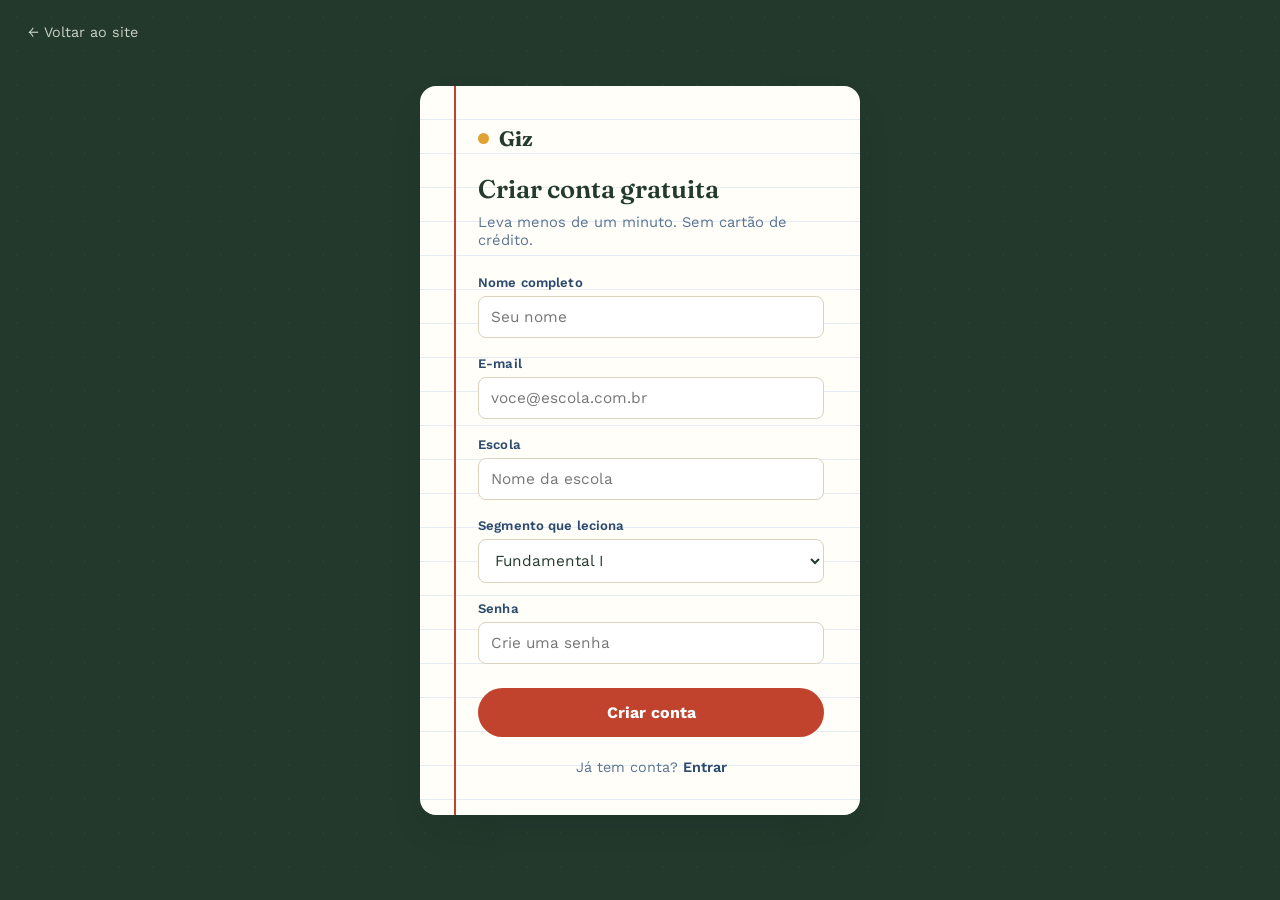
==== Frontend/cadastro.html @ 3a50ab03 "Add files via upload" ====
<!DOCTYPE html>
<html lang="pt-BR">
<head>
<meta charset="UTF-8">
<meta name="viewport" content="width=device-width, initial-scale=1.0">
<title>Criar conta — Giz</title>
<link rel="preconnect" href="https://fonts.googleapis.com">
<link href="https://fonts.googleapis.com/css2?family=Fraunces:opsz,wght@9..144,500..900&family=Caveat:wght@600;700&family=Work+Sans:wght@400;500;600;700&display=swap" rel="stylesheet">
<style>
:root{
  --chalkboard:#22392C;
  --chalkboard-dark:#152219;
  --chalk:#F1EFE3;
  --chalk-dim:#C9D2C4;
  --paper:#FFFEF9;
  --paper-line:#C9D8EA;
  --margin-red:#C1432E;
  --pencil:#E2A233;
  --ink:#233A2C;
  --ink-blue:#2C4A6E;
  --ink-light:#5B7492;
  --border:#EAE5D6;
  --radius:10px;
  --shadow: 0 18px 40px -20px rgba(21,34,25,0.35);
}
*{box-sizing:border-box;}
html{scroll-behavior:smooth;}
body{margin:0;background:var(--paper);color:var(--ink);font-family:'Work Sans',sans-serif;-webkit-font-smoothing:antialiased;}
.skip-link{position:absolute;left:-9999px;top:0;background:var(--pencil);color:var(--chalkboard-dark);padding:10px 16px;border-radius:0 0 8px 0;font-weight:700;z-index:200;}
.skip-link:focus{left:0;}
@media (prefers-reduced-motion: reduce){ html{scroll-behavior:auto;} *{animation-duration:.001ms !important;transition-duration:.001ms !important;} }
a{color:inherit;} button{font-family:inherit;}
:focus-visible{outline:3px solid var(--pencil); outline-offset:2px;}
.display{font-family:'Fraunces',serif;} .hand{font-family:'Caveat',cursive;}
img{max-width:100%;}

/* ---- public nav ---- */
.nav{position:sticky;top:0;z-index:40;display:flex;align-items:center;justify-content:space-between;padding:16px 32px;background:var(--chalkboard);color:var(--chalk);border-bottom:3px solid var(--chalkboard-dark);}
.nav-brand{display:flex;align-items:center;gap:10px;font-family:'Fraunces',serif;font-weight:700;font-size:1.35rem;text-decoration:none;color:var(--chalk);}
.nav-brand .dot{width:12px;height:12px;border-radius:50%;background:var(--pencil);display:inline-block;}
.nav-links{display:flex;gap:28px;font-size:.95rem;font-weight:500;align-items:center;}
.nav-links a{text-decoration:none;color:var(--chalk-dim);transition:color .15s;}
.nav-links a:hover{color:var(--chalk);}
.nav-cta{background:var(--pencil);color:var(--chalkboard-dark);padding:9px 18px;border-radius:999px;font-weight:700;font-size:.9rem;text-decoration:none;border:none;cursor:pointer;}
@media (max-width:760px){ .nav-links a:not(.nav-cta){display:none;} }

/* ---- hero ---- */
.hero{background:radial-gradient(ellipse at 20% -10%,rgba(255,255,255,.05),transparent 55%),radial-gradient(ellipse at 90% 110%,rgba(255,255,255,.04),transparent 50%),var(--chalkboard);color:var(--chalk);padding:88px 32px 110px;position:relative;overflow:hidden;}
.hero-inner{max-width:920px;margin:0 auto;text-align:center;position:relative;z-index:2;}
.eyebrow{display:inline-flex;align-items:center;gap:8px;font-size:.8rem;letter-spacing:.14em;text-transform:uppercase;color:var(--pencil);font-weight:600;margin-bottom:22px;}
.eyebrow::before,.eyebrow::after{content:"";width:24px;height:1px;background:var(--pencil);opacity:.6;}
.hero h1{font-size:clamp(2.2rem,5vw,4rem);line-height:1.08;margin:0 0 22px;font-weight:600;font-family:'Fraunces',serif;}
.hero h1 .underline{position:relative;white-space:nowrap;}
.hero h1 .underline svg{position:absolute;left:0;bottom:-10px;width:100%;height:14px;}
.hero p.lead{font-size:1.15rem;color:var(--chalk-dim);max-width:560px;margin:0 auto 36px;line-height:1.6;}
.hero-actions{display:flex;gap:14px;justify-content:center;flex-wrap:wrap;}
.chalk-dust{position:absolute;inset:0;pointer-events:none;background-image:radial-gradient(rgba(241,239,227,.5) 1px,transparent 1px);background-size:34px 34px;opacity:.05;}
.margin-note{position:absolute;font-family:'Caveat',cursive;color:var(--pencil);font-size:1.3rem;line-height:1.2;opacity:.9;transform:rotate(-6deg);display:none;}
.margin-note.n1{top:70px;right:6%;display:block;}
@media (max-width:900px){ .margin-note{display:none !important;} }

/* ---- buttons ---- */
.btn-primary{background:var(--pencil);color:var(--chalkboard-dark);padding:14px 28px;border-radius:999px;font-weight:700;font-size:1rem;border:none;cursor:pointer;text-decoration:none;display:inline-block;transition:transform .15s,box-shadow .15s;}
.btn-primary:hover{transform:translateY(-2px);box-shadow:0 10px 22px -8px rgba(226,162,51,.55);}
.btn-ghost{background:transparent;color:var(--chalk);padding:14px 26px;border-radius:999px;font-weight:600;font-size:1rem;border:1.5px solid rgba(241,239,227,.35);cursor:pointer;text-decoration:none;display:inline-block;transition:border-color .15s;}
.btn-ghost:hover{border-color:var(--chalk);}
.btn-generate{background:var(--margin-red);color:#fff;border:none;border-radius:999px;padding:15px 30px;font-weight:700;font-size:1rem;cursor:pointer;display:inline-flex;align-items:center;gap:10px;transition:transform .15s,box-shadow .15s;}
.btn-generate:hover{transform:translateY(-2px);box-shadow:0 12px 24px -10px rgba(193,67,46,.5);}
.btn-generate:disabled{opacity:.6;cursor:progress;transform:none;}
.btn-small{background:#fff;border:1.5px solid #D8D2BE;color:var(--ink);padding:9px 16px;border-radius:999px;font-size:.86rem;font-weight:600;cursor:pointer;text-decoration:none;display:inline-flex;align-items:center;gap:6px;}
.btn-small:hover{border-color:var(--ink-blue);}
.btn-small.active{background:var(--ink-blue);border-color:var(--ink-blue);color:#fff;}
.btn-danger-ghost{background:#fff;border:1.5px solid var(--margin-red);color:var(--margin-red);padding:9px 16px;border-radius:999px;font-size:.86rem;font-weight:600;cursor:pointer;}
.spinner{width:16px;height:16px;border-radius:50%;border:2.5px solid rgba(255,255,255,.4);border-top-color:#fff;animation:spin .7s linear infinite;display:none;}
.spinner.on{display:inline-block;}
@keyframes spin{to{transform:rotate(360deg);}}

/* ---- strip ---- */
.strip{background:var(--chalkboard-dark);color:var(--chalk-dim);padding:22px 32px;text-align:center;font-size:.92rem;}
.strip strong{color:var(--chalk);}

/* ---- sections / landing ---- */
.section{max-width:1080px;margin:0 auto;padding:84px 32px;}
.section-head{max-width:640px;margin:0 auto 48px;text-align:center;}
.section-head .kicker{font-size:.8rem;letter-spacing:.12em;text-transform:uppercase;color:var(--margin-red);font-weight:700;margin-bottom:10px;}
.section-head h2{font-family:'Fraunces',serif;font-size:clamp(1.8rem,3.4vw,2.5rem);margin:0 0 14px;font-weight:600;}
.section-head p{color:var(--ink-light);line-height:1.6;font-size:1.02rem;}
.steps{display:grid;grid-template-columns:repeat(3,1fr);gap:24px;}
@media (max-width:800px){.steps{grid-template-columns:1fr;}}
.step-card{background:var(--paper);border:1px solid var(--border);border-radius:var(--radius);padding:26px 22px;position:relative;}
.step-card .num{font-family:'Fraunces',serif;font-size:2.1rem;color:var(--margin-red);font-weight:700;opacity:.85;}
.step-card h3{font-size:1.08rem;margin:10px 0 8px;font-family:'Fraunces',serif;font-weight:600;}
.step-card p{color:var(--ink-light);font-size:.94rem;line-height:1.55;margin:0;}
.feature-grid{display:grid;grid-template-columns:repeat(3,1fr);gap:24px;}
@media (max-width:800px){.feature-grid{grid-template-columns:1fr;}}
.feature-card{padding:24px;border-radius:var(--radius);border:1px solid var(--border);}
.feature-card .icon{font-size:1.6rem;margin-bottom:10px;display:block;}
.feature-card h3{font-family:'Fraunces',serif;font-size:1.05rem;margin:0 0 6px;font-weight:600;}
.feature-card p{color:var(--ink-light);font-size:.92rem;margin:0;line-height:1.5;}
.cta-band{background:var(--chalkboard);color:var(--chalk);border-radius:16px;padding:56px 40px;text-align:center;max-width:1080px;margin:0 auto 90px;}
.cta-band h2{font-family:'Fraunces',serif;font-size:clamp(1.6rem,3vw,2.2rem);margin:0 0 14px;}
.cta-band p{color:var(--chalk-dim);max-width:480px;margin:0 auto 28px;line-height:1.6;}

footer.site-footer{background:var(--chalkboard-dark);color:var(--chalk-dim);padding:40px 32px;text-align:center;font-size:.85rem;}
footer.site-footer .hand{color:var(--pencil);font-size:1.4rem;}

/* ---- forms (shared) ---- */
.field{display:flex;flex-direction:column;gap:6px;}
.field.full{grid-column:1/-1;}
.field label{font-size:.82rem;font-weight:600;color:var(--ink-blue);letter-spacing:.01em;}
.field select,.field input[type="text"],.field input[type="email"],.field input[type="password"],.field input[type="number"],.field textarea{
  font-family:'Work Sans',sans-serif;border:1.5px solid #D8D2BE;background:#fff;border-radius:8px;padding:11px 12px;font-size:.96rem;color:var(--ink);width:100%;
}
.field textarea{resize:vertical;min-height:70px;}
.field select:focus,.field input:focus,.field textarea:focus{border-color:var(--ink-blue);}
.form-grid{display:grid;grid-template-columns:1fr 1fr;gap:20px 24px;}
@media (max-width:640px){.form-grid{grid-template-columns:1fr;}}
.chip-group{display:flex;flex-wrap:wrap;gap:10px;}
.chip{border:1.5px solid #D8D2BE;border-radius:999px;padding:8px 16px;font-size:.88rem;cursor:pointer;user-select:none;background:#fff;color:var(--ink);transition:all .12s;}
.chip input{display:none;}
.chip.checked{background:var(--ink-blue);border-color:var(--ink-blue);color:#fff;}
.form-actions{display:flex;align-items:center;gap:16px;margin-top:32px;flex-wrap:wrap;}
.form-hint{font-size:.85rem;color:var(--ink-light);}
.error-box{display:none;margin-top:20px;background:#FBEAE6;border:1px solid var(--margin-red);color:#7A2A1B;padding:14px 16px;border-radius:8px;font-size:.9rem;}
.error-box.show{display:block;}
.success-box{display:none;margin-top:20px;background:#EAF5EE;border:1px solid #2E6B47;color:#1E5236;padding:14px 16px;border-radius:8px;font-size:.9rem;}
.success-box.show{display:block;}

/* ---- notebook card (generator) ---- */
.notebook{
  background:linear-gradient(90deg,transparent 0 54px,var(--margin-red) 54px,var(--margin-red) 56px,transparent 56px),repeating-linear-gradient(var(--paper),var(--paper) 33px,var(--paper-line) 34px);
  background-color:var(--paper);border:1px solid var(--border);border-radius:14px;box-shadow:var(--shadow);padding:44px 40px 44px 74px;
}
@media (max-width:640px){
  .notebook{padding:32px 24px 32px 50px;background:linear-gradient(90deg,transparent 0 30px,var(--margin-red) 30px,var(--margin-red) 32px,transparent 32px),repeating-linear-gradient(var(--paper),var(--paper) 33px,var(--paper-line) 34px);background-color:var(--paper);}
}
.notebook h2,.notebook h1{font-family:'Fraunces',serif;font-weight:600;font-size:1.7rem;margin:0 0 6px;}
.notebook .sub{color:var(--ink-light);font-size:.95rem;margin:0 0 30px;}

/* ---- auth card (login/cadastro) ---- */
.auth-wrap{min-height:100vh;display:flex;align-items:center;justify-content:center;background:var(--chalkboard);padding:32px;position:relative;overflow:hidden;}
.auth-card{
  position:relative;z-index:2;width:100%;max-width:440px;background:var(--paper);border-radius:16px;box-shadow:var(--shadow);
  padding:40px 36px;
  background:linear-gradient(90deg,transparent 0 34px,var(--margin-red) 34px,var(--margin-red) 36px,transparent 36px),repeating-linear-gradient(var(--paper),var(--paper) 33px,var(--paper-line) 34px);
  background-color:var(--paper);
  padding-left:58px;
}
.auth-brand{display:flex;align-items:center;gap:10px;font-family:'Fraunces',serif;font-weight:700;font-size:1.3rem;margin-bottom:22px;color:var(--ink);text-decoration:none;}
.auth-brand .dot{width:11px;height:11px;border-radius:50%;background:var(--pencil);display:inline-block;}
.auth-card h1{font-family:'Fraunces',serif;font-size:1.6rem;margin:0 0 8px;font-weight:600;}
.auth-card p.sub{color:var(--ink-light);font-size:.92rem;margin:0 0 26px;}
.auth-fields{display:flex;flex-direction:column;gap:18px;}
.auth-foot{margin-top:22px;text-align:center;font-size:.9rem;color:var(--ink-light);}
.auth-foot a{color:var(--ink-blue);font-weight:600;text-decoration:none;}
.auth-back{position:absolute;top:24px;left:28px;color:var(--chalk-dim);text-decoration:none;font-size:.9rem;z-index:3;}
.auth-back:hover{color:var(--chalk);}

/* ---- app shell (dashboard/gerador/biblioteca/perfil) ---- */
.app-shell{display:flex;min-height:100vh;}
.sidebar{width:236px;flex-shrink:0;background:var(--chalkboard);color:var(--chalk);padding:26px 18px;display:flex;flex-direction:column;position:sticky;top:0;height:100vh;}
.sidebar .nav-brand{margin-bottom:30px;padding-left:6px;}
.sidebar nav{display:flex;flex-direction:column;gap:4px;flex:1;}
.sidebar nav a{display:flex;align-items:center;gap:11px;padding:11px 12px;border-radius:8px;color:var(--chalk-dim);text-decoration:none;font-weight:500;font-size:.94rem;}
.sidebar nav a .ic{font-size:1.05rem;width:20px;text-align:center;}
.sidebar nav a:hover{background:rgba(255,255,255,.06);color:var(--chalk);}
.sidebar nav a.active{background:rgba(226,162,51,.16);color:var(--pencil);font-weight:700;}
.sidebar .sidebar-foot{border-top:1px solid rgba(255,255,255,.12);padding-top:14px;margin-top:14px;}
.sidebar .sidebar-foot a{display:flex;align-items:center;gap:11px;padding:10px 12px;border-radius:8px;color:var(--chalk-dim);text-decoration:none;font-size:.9rem;}
.sidebar .sidebar-foot a:hover{color:var(--chalk);}
@media (max-width:860px){
  .app-shell{flex-direction:column;}
  .sidebar{width:100%;height:auto;position:relative;flex-direction:row;align-items:center;padding:14px 18px;gap:18px;overflow-x:auto;}
  .sidebar .nav-brand{margin-bottom:0;}
  .sidebar nav{flex-direction:row;flex:none;}
  .sidebar .sidebar-foot{border-top:none;margin-top:0;padding-top:0;}
}
.main{flex:1;min-width:0;background:var(--paper);}
.topbar{display:flex;justify-content:space-between;align-items:center;padding:22px 36px;border-bottom:1px solid var(--border);gap:16px;flex-wrap:wrap;}
.topbar h1{font-family:'Fraunces',serif;font-size:1.5rem;margin:0;font-weight:600;}
.topbar .topbar-sub{color:var(--ink-light);font-size:.9rem;margin-top:4px;}
.avatar{width:38px;height:38px;border-radius:50%;background:var(--ink-blue);color:#fff;display:flex;align-items:center;justify-content:center;font-weight:700;font-family:'Fraunces',serif;flex-shrink:0;}
.content{padding:36px;max-width:1200px;}
@media (max-width:640px){ .content{padding:22px;} .topbar{padding:18px 22px;} }

/* ---- dashboard cards ---- */
.stat-grid{display:grid;grid-template-columns:repeat(4,1fr);gap:18px;margin-bottom:36px;}
@media (max-width:900px){.stat-grid{grid-template-columns:repeat(2,1fr);}}
@media (max-width:480px){.stat-grid{grid-template-columns:1fr;}}
.stat-card{background:#fff;border:1px solid var(--border);border-radius:var(--radius);padding:20px;}
.stat-card .stat-num{font-family:'Fraunces',serif;font-size:2rem;font-weight:700;color:var(--ink-blue);}
.stat-card .stat-label{font-size:.85rem;color:var(--ink-light);margin-top:4px;}
.panel{background:#fff;border:1px solid var(--border);border-radius:var(--radius);padding:28px;margin-bottom:24px;}
.panel h2{font-family:'Fraunces',serif;font-size:1.2rem;margin:0 0 4px;font-weight:600;}
.panel p.sub{color:var(--ink-light);font-size:.9rem;margin:0 0 20px;}
.quick-actions{display:grid;grid-template-columns:repeat(3,1fr);gap:16px;}
@media (max-width:760px){.quick-actions{grid-template-columns:1fr;}}
.quick-action{display:block;border:1.5px dashed #D8D2BE;border-radius:10px;padding:20px;text-decoration:none;color:var(--ink);transition:border-color .15s,background .15s;}
.quick-action:hover{border-color:var(--pencil);background:#FCF6EA;border-style:solid;}
.quick-action .qa-ic{font-size:1.4rem;}
.quick-action h3{font-family:'Fraunces',serif;font-size:1rem;margin:8px 0 4px;font-weight:600;}
.quick-action p{margin:0;font-size:.86rem;color:var(--ink-light);}

/* recent list */
.recent-list{display:flex;flex-direction:column;}
.recent-item{display:flex;justify-content:space-between;align-items:center;gap:14px;padding:16px 0;border-bottom:1px solid var(--border);flex-wrap:wrap;}
.recent-item:last-child{border-bottom:none;}
.recent-item .ri-main{display:flex;gap:14px;align-items:flex-start;}
.recent-item .ri-ic{width:38px;height:38px;border-radius:9px;background:#F5F2E6;display:flex;align-items:center;justify-content:center;font-size:1.05rem;flex-shrink:0;}
.recent-item h4{margin:0 0 3px;font-size:.96rem;font-weight:600;}
.recent-item .meta{font-size:.82rem;color:var(--ink-light);}
.tag{display:inline-block;font-size:.74rem;font-weight:700;text-transform:uppercase;letter-spacing:.04em;padding:3px 9px;border-radius:999px;background:#EAF0F6;color:var(--ink-blue);}
.tag.tag-red{background:#FBEAE6;color:var(--margin-red);}
.tag.tag-green{background:#EAF5EE;color:#2E6B47;}

/* library grid */
.lib-toolbar{display:flex;gap:14px;flex-wrap:wrap;align-items:center;justify-content:space-between;margin-bottom:24px;}
.lib-filters{display:flex;gap:10px;flex-wrap:wrap;}
.lib-grid{display:grid;grid-template-columns:repeat(auto-fill,minmax(270px,1fr));gap:18px;}
.lib-card{background:#fff;border:1px solid var(--border);border-radius:var(--radius);padding:20px;display:flex;flex-direction:column;gap:10px;}
.lib-card .lib-top{display:flex;justify-content:space-between;align-items:flex-start;gap:10px;}
.lib-card h3{font-family:'Fraunces',serif;font-size:1.02rem;margin:0;font-weight:600;}
.lib-card .meta{font-size:.82rem;color:var(--ink-light);}
.lib-card .lib-actions{display:flex;gap:8px;margin-top:auto;padding-top:6px;}
.search-input{border:1.5px solid #D8D2BE;border-radius:999px;padding:10px 16px;font-size:.92rem;min-width:220px;}
.search-input:focus{border-color:var(--ink-blue);}

/* ---- worksheet output (generator + library preview) ---- */
.worksheet-toolbar{display:flex;justify-content:space-between;align-items:center;flex-wrap:wrap;gap:12px;margin-bottom:18px;}
.toolbar-btns{display:flex;gap:10px;flex-wrap:wrap;}
.worksheet{background:var(--paper);border:1px solid var(--border);border-radius:12px;box-shadow:var(--shadow);padding:48px 52px;position:relative;}
@media (max-width:640px){.worksheet{padding:30px 22px;}}
.worksheet::before{content:"";position:absolute;top:0;left:44px;bottom:0;width:2px;background:var(--margin-red);opacity:.35;}
.ws-header{border-bottom:2px solid var(--ink);padding-bottom:16px;margin-bottom:26px;}
.ws-header .ws-title{font-family:'Fraunces',serif;font-size:1.5rem;font-weight:700;margin:0 0 14px;}
.ws-meta{display:flex;gap:28px;flex-wrap:wrap;font-size:.92rem;color:var(--ink-light);}
.ws-meta span b{color:var(--ink);border-bottom:1px dashed #B8B2A0;padding-bottom:2px;display:inline-block;min-width:120px;}
.ws-instructions{background:#F5F2E6;border-left:3px solid var(--pencil);padding:12px 16px;font-size:.92rem;color:var(--ink);margin-bottom:30px;line-height:1.55;}
.question{margin-bottom:28px;}
.question .q-head{display:flex;gap:10px;align-items:baseline;margin-bottom:10px;}
.question .q-num{font-family:'Fraunces',serif;font-weight:700;color:var(--margin-red);font-size:1.05rem;}
.question .q-text{font-size:1rem;line-height:1.6;}
.options{list-style:none;margin:10px 0 0;padding:0;display:grid;gap:8px;}
.options li{display:flex;gap:10px;align-items:center;font-size:.96rem;}
.options li .letter{width:24px;height:24px;border-radius:50%;border:1.5px solid var(--ink-blue);display:flex;align-items:center;justify-content:center;font-size:.78rem;font-weight:700;color:var(--ink-blue);flex-shrink:0;}
.vf-row{display:flex;gap:22px;margin-top:8px;}
.vf-row label{display:flex;gap:6px;align-items:center;font-size:.94rem;}
.lines{margin-top:10px;}
.lines .line{border-bottom:1px solid var(--paper-line);height:26px;}
.answer{display:none;margin-top:8px;font-size:.88rem;color:#2E6B47;background:#EAF5EE;border-left:3px solid #2E6B47;padding:6px 12px;}
.answer.show{display:block;}
.modal-overlay{display:none;position:fixed;inset:0;background:rgba(21,34,25,.55);z-index:100;align-items:flex-start;justify-content:center;padding:40px 20px;overflow-y:auto;}
.modal-overlay.show{display:flex;}
.modal-close{position:sticky;top:0;display:flex;justify-content:flex-end;max-width:820px;margin:0 auto;}
.modal-close button{background:#fff;border:1.5px solid var(--border);border-radius:999px;width:38px;height:38px;font-size:1.1rem;cursor:pointer;}
.modal-body{max-width:820px;margin:8px auto 40px;}

/* ---- correção ---- */
.grade-card{background:var(--chalkboard);color:var(--chalk);border-radius:14px;padding:34px;text-align:center;margin-bottom:24px;}
.grade-card .grade-num{font-family:'Fraunces',serif;font-size:3.2rem;font-weight:800;color:var(--pencil);line-height:1;}
.grade-card .grade-label{color:var(--chalk-dim);font-size:.92rem;margin-top:8px;}
.grade-card .grade-general{max-width:520px;margin:16px auto 0;color:var(--chalk-dim);font-size:.94rem;line-height:1.6;}
.correction-item{border:1px solid var(--border);border-radius:10px;padding:18px 20px;margin-bottom:14px;background:#fff;}
.correction-item.correta{border-left:4px solid #2E6B47;}
.correction-item.parcial{border-left:4px solid var(--pencil);}
.correction-item.incorreta{border-left:4px solid var(--margin-red);}
.correction-item .ci-head{display:flex;gap:10px;align-items:flex-start;}
.correction-item .status{font-size:1.15rem;flex-shrink:0;}
.correction-item .ci-num{font-family:'Fraunces',serif;font-weight:700;color:var(--ink-blue);}
.correction-item .ci-comment{margin-top:8px;font-size:.9rem;color:var(--ink-light);line-height:1.55;}
.correction-item .ci-answer{margin-top:6px;font-size:.88rem;color:var(--ink);background:#F5F2E6;padding:6px 10px;border-radius:6px;display:inline-block;}
.radio-row{display:flex;flex-direction:column;gap:8px;margin-top:8px;}
.radio-row label{display:flex;gap:8px;align-items:center;font-size:.94rem;}
.q-block{margin-bottom:24px;padding-bottom:20px;border-bottom:1px solid var(--border);}
.q-block:last-child{border-bottom:none;}
.q-block .q-block-head{display:flex;gap:10px;align-items:baseline;margin-bottom:10px;}
.q-block .q-block-num{font-family:'Fraunces',serif;font-weight:700;color:var(--margin-red);font-size:1.02rem;}

@media print{
  .nav,.hero,.strip,.section,footer,.worksheet-toolbar,.sidebar,.topbar,.lib-toolbar,.modal-close{display:none !important;}
  body{background:#fff;}
  .modal-overlay{position:static;background:none;padding:0;display:block !important;}
  .worksheet{box-shadow:none;border:none;}
}
</style>

</head>
<body>

<div class="auth-wrap">
  <div class="chalk-dust"></div>
  <a href="index.html" class="auth-back">← Voltar ao site</a>
  <div class="auth-card">
    <a class="auth-brand" href="index.html"><span class="dot"></span>Giz</a>
    <h1>Criar conta gratuita</h1>
    <p class="sub">Leva menos de um minuto. Sem cartão de crédito.</p>
    <form id="cadastro-form">
      <div class="auth-fields">
        <div class="field"><label for="nome">Nome completo</label><input type="text" id="nome" required placeholder="Seu nome"></div>
        <div class="field"><label for="email2">E-mail</label><input type="email" id="email2" required placeholder="voce@escola.com.br"></div>
        <div class="field"><label for="escola">Escola</label><input type="text" id="escola" placeholder="Nome da escola"></div>
        <div class="field"><label for="segmento2">Segmento que leciona</label>
          <select id="segmento2">
            <option>Educação Infantil</option>
            <option selected>Fundamental I</option>
            <option>Fundamental II</option>
          </select>
        </div>
        <div class="field"><label for="senha2">Senha</label><input type="password" id="senha2" required placeholder="Crie uma senha"></div>
      </div>
      <div class="form-actions" style="margin-top:24px;">
        <button type="submit" class="btn-generate" style="width:100%;justify-content:center;">Criar conta</button>
      </div>
    </form>
    <div class="auth-foot">Já tem conta? <a href="login.html">Entrar</a></div>
  </div>
</div>


<script>
document.getElementById('cadastro-form').addEventListener('submit', function(e){
  e.preventDefault();
  window.location.href = 'dashboard.html';
});
</script>

</body>
</html>
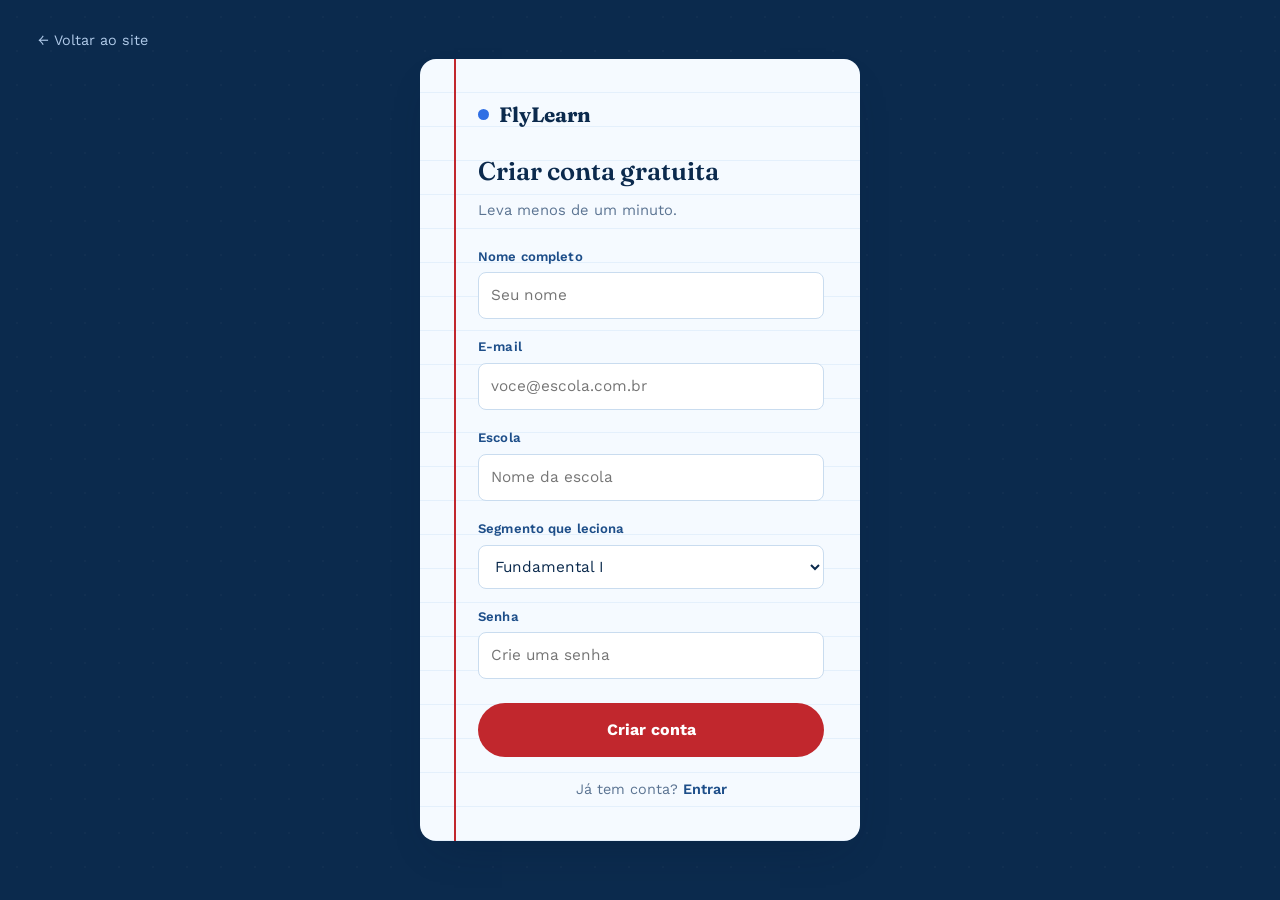
==== commit 6be273b0: "Add files via upload" ====
--- a/Frontend/cadastro.html
+++ b/Frontend/cadastro.html
@@ -3,287 +3,10 @@
 <head>
 <meta charset="UTF-8">
 <meta name="viewport" content="width=device-width, initial-scale=1.0">
-<title>Criar conta — Giz</title>
+<title>Criar conta — FlyLearn</title>
 <link rel="preconnect" href="https://fonts.googleapis.com">
+<link rel="stylesheet" href="styles.css">
 <link href="https://fonts.googleapis.com/css2?family=Fraunces:opsz,wght@9..144,500..900&family=Caveat:wght@600;700&family=Work+Sans:wght@400;500;600;700&display=swap" rel="stylesheet">
-<style>
-:root{
-  --chalkboard:#22392C;
-  --chalkboard-dark:#152219;
-  --chalk:#F1EFE3;
-  --chalk-dim:#C9D2C4;
-  --paper:#FFFEF9;
-  --paper-line:#C9D8EA;
-  --margin-red:#C1432E;
-  --pencil:#E2A233;
-  --ink:#233A2C;
-  --ink-blue:#2C4A6E;
-  --ink-light:#5B7492;
-  --border:#EAE5D6;
-  --radius:10px;
-  --shadow: 0 18px 40px -20px rgba(21,34,25,0.35);
-}
-*{box-sizing:border-box;}
-html{scroll-behavior:smooth;}
-body{margin:0;background:var(--paper);color:var(--ink);font-family:'Work Sans',sans-serif;-webkit-font-smoothing:antialiased;}
-.skip-link{position:absolute;left:-9999px;top:0;background:var(--pencil);color:var(--chalkboard-dark);padding:10px 16px;border-radius:0 0 8px 0;font-weight:700;z-index:200;}
-.skip-link:focus{left:0;}
-@media (prefers-reduced-motion: reduce){ html{scroll-behavior:auto;} *{animation-duration:.001ms !important;transition-duration:.001ms !important;} }
-a{color:inherit;} button{font-family:inherit;}
-:focus-visible{outline:3px solid var(--pencil); outline-offset:2px;}
-.display{font-family:'Fraunces',serif;} .hand{font-family:'Caveat',cursive;}
-img{max-width:100%;}
-
-/* ---- public nav ---- */
-.nav{position:sticky;top:0;z-index:40;display:flex;align-items:center;justify-content:space-between;padding:16px 32px;background:var(--chalkboard);color:var(--chalk);border-bottom:3px solid var(--chalkboard-dark);}
-.nav-brand{display:flex;align-items:center;gap:10px;font-family:'Fraunces',serif;font-weight:700;font-size:1.35rem;text-decoration:none;color:var(--chalk);}
-.nav-brand .dot{width:12px;height:12px;border-radius:50%;background:var(--pencil);display:inline-block;}
-.nav-links{display:flex;gap:28px;font-size:.95rem;font-weight:500;align-items:center;}
-.nav-links a{text-decoration:none;color:var(--chalk-dim);transition:color .15s;}
-.nav-links a:hover{color:var(--chalk);}
-.nav-cta{background:var(--pencil);color:var(--chalkboard-dark);padding:9px 18px;border-radius:999px;font-weight:700;font-size:.9rem;text-decoration:none;border:none;cursor:pointer;}
-@media (max-width:760px){ .nav-links a:not(.nav-cta){display:none;} }
-
-/* ---- hero ---- */
-.hero{background:radial-gradient(ellipse at 20% -10%,rgba(255,255,255,.05),transparent 55%),radial-gradient(ellipse at 90% 110%,rgba(255,255,255,.04),transparent 50%),var(--chalkboard);color:var(--chalk);padding:88px 32px 110px;position:relative;overflow:hidden;}
-.hero-inner{max-width:920px;margin:0 auto;text-align:center;position:relative;z-index:2;}
-.eyebrow{display:inline-flex;align-items:center;gap:8px;font-size:.8rem;letter-spacing:.14em;text-transform:uppercase;color:var(--pencil);font-weight:600;margin-bottom:22px;}
-.eyebrow::before,.eyebrow::after{content:"";width:24px;height:1px;background:var(--pencil);opacity:.6;}
-.hero h1{font-size:clamp(2.2rem,5vw,4rem);line-height:1.08;margin:0 0 22px;font-weight:600;font-family:'Fraunces',serif;}
-.hero h1 .underline{position:relative;white-space:nowrap;}
-.hero h1 .underline svg{position:absolute;left:0;bottom:-10px;width:100%;height:14px;}
-.hero p.lead{font-size:1.15rem;color:var(--chalk-dim);max-width:560px;margin:0 auto 36px;line-height:1.6;}
-.hero-actions{display:flex;gap:14px;justify-content:center;flex-wrap:wrap;}
-.chalk-dust{position:absolute;inset:0;pointer-events:none;background-image:radial-gradient(rgba(241,239,227,.5) 1px,transparent 1px);background-size:34px 34px;opacity:.05;}
-.margin-note{position:absolute;font-family:'Caveat',cursive;color:var(--pencil);font-size:1.3rem;line-height:1.2;opacity:.9;transform:rotate(-6deg);display:none;}
-.margin-note.n1{top:70px;right:6%;display:block;}
-@media (max-width:900px){ .margin-note{display:none !important;} }
-
-/* ---- buttons ---- */
-.btn-primary{background:var(--pencil);color:var(--chalkboard-dark);padding:14px 28px;border-radius:999px;font-weight:700;font-size:1rem;border:none;cursor:pointer;text-decoration:none;display:inline-block;transition:transform .15s,box-shadow .15s;}
-.btn-primary:hover{transform:translateY(-2px);box-shadow:0 10px 22px -8px rgba(226,162,51,.55);}
-.btn-ghost{background:transparent;color:var(--chalk);padding:14px 26px;border-radius:999px;font-weight:600;font-size:1rem;border:1.5px solid rgba(241,239,227,.35);cursor:pointer;text-decoration:none;display:inline-block;transition:border-color .15s;}
-.btn-ghost:hover{border-color:var(--chalk);}
-.btn-generate{background:var(--margin-red);color:#fff;border:none;border-radius:999px;padding:15px 30px;font-weight:700;font-size:1rem;cursor:pointer;display:inline-flex;align-items:center;gap:10px;transition:transform .15s,box-shadow .15s;}
-.btn-generate:hover{transform:translateY(-2px);box-shadow:0 12px 24px -10px rgba(193,67,46,.5);}
-.btn-generate:disabled{opacity:.6;cursor:progress;transform:none;}
-.btn-small{background:#fff;border:1.5px solid #D8D2BE;color:var(--ink);padding:9px 16px;border-radius:999px;font-size:.86rem;font-weight:600;cursor:pointer;text-decoration:none;display:inline-flex;align-items:center;gap:6px;}
-.btn-small:hover{border-color:var(--ink-blue);}
-.btn-small.active{background:var(--ink-blue);border-color:var(--ink-blue);color:#fff;}
-.btn-danger-ghost{background:#fff;border:1.5px solid var(--margin-red);color:var(--margin-red);padding:9px 16px;border-radius:999px;font-size:.86rem;font-weight:600;cursor:pointer;}
-.spinner{width:16px;height:16px;border-radius:50%;border:2.5px solid rgba(255,255,255,.4);border-top-color:#fff;animation:spin .7s linear infinite;display:none;}
-.spinner.on{display:inline-block;}
-@keyframes spin{to{transform:rotate(360deg);}}
-
-/* ---- strip ---- */
-.strip{background:var(--chalkboard-dark);color:var(--chalk-dim);padding:22px 32px;text-align:center;font-size:.92rem;}
-.strip strong{color:var(--chalk);}
-
-/* ---- sections / landing ---- */
-.section{max-width:1080px;margin:0 auto;padding:84px 32px;}
-.section-head{max-width:640px;margin:0 auto 48px;text-align:center;}
-.section-head .kicker{font-size:.8rem;letter-spacing:.12em;text-transform:uppercase;color:var(--margin-red);font-weight:700;margin-bottom:10px;}
-.section-head h2{font-family:'Fraunces',serif;font-size:clamp(1.8rem,3.4vw,2.5rem);margin:0 0 14px;font-weight:600;}
-.section-head p{color:var(--ink-light);line-height:1.6;font-size:1.02rem;}
-.steps{display:grid;grid-template-columns:repeat(3,1fr);gap:24px;}
-@media (max-width:800px){.steps{grid-template-columns:1fr;}}
-.step-card{background:var(--paper);border:1px solid var(--border);border-radius:var(--radius);padding:26px 22px;position:relative;}
-.step-card .num{font-family:'Fraunces',serif;font-size:2.1rem;color:var(--margin-red);font-weight:700;opacity:.85;}
-.step-card h3{font-size:1.08rem;margin:10px 0 8px;font-family:'Fraunces',serif;font-weight:600;}
-.step-card p{color:var(--ink-light);font-size:.94rem;line-height:1.55;margin:0;}
-.feature-grid{display:grid;grid-template-columns:repeat(3,1fr);gap:24px;}
-@media (max-width:800px){.feature-grid{grid-template-columns:1fr;}}
-.feature-card{padding:24px;border-radius:var(--radius);border:1px solid var(--border);}
-.feature-card .icon{font-size:1.6rem;margin-bottom:10px;display:block;}
-.feature-card h3{font-family:'Fraunces',serif;font-size:1.05rem;margin:0 0 6px;font-weight:600;}
-.feature-card p{color:var(--ink-light);font-size:.92rem;margin:0;line-height:1.5;}
-.cta-band{background:var(--chalkboard);color:var(--chalk);border-radius:16px;padding:56px 40px;text-align:center;max-width:1080px;margin:0 auto 90px;}
-.cta-band h2{font-family:'Fraunces',serif;font-size:clamp(1.6rem,3vw,2.2rem);margin:0 0 14px;}
-.cta-band p{color:var(--chalk-dim);max-width:480px;margin:0 auto 28px;line-height:1.6;}
-
-footer.site-footer{background:var(--chalkboard-dark);color:var(--chalk-dim);padding:40px 32px;text-align:center;font-size:.85rem;}
-footer.site-footer .hand{color:var(--pencil);font-size:1.4rem;}
-
-/* ---- forms (shared) ---- */
-.field{display:flex;flex-direction:column;gap:6px;}
-.field.full{grid-column:1/-1;}
-.field label{font-size:.82rem;font-weight:600;color:var(--ink-blue);letter-spacing:.01em;}
-.field select,.field input[type="text"],.field input[type="email"],.field input[type="password"],.field input[type="number"],.field textarea{
-  font-family:'Work Sans',sans-serif;border:1.5px solid #D8D2BE;background:#fff;border-radius:8px;padding:11px 12px;font-size:.96rem;color:var(--ink);width:100%;
-}
-.field textarea{resize:vertical;min-height:70px;}
-.field select:focus,.field input:focus,.field textarea:focus{border-color:var(--ink-blue);}
-.form-grid{display:grid;grid-template-columns:1fr 1fr;gap:20px 24px;}
-@media (max-width:640px){.form-grid{grid-template-columns:1fr;}}
-.chip-group{display:flex;flex-wrap:wrap;gap:10px;}
-.chip{border:1.5px solid #D8D2BE;border-radius:999px;padding:8px 16px;font-size:.88rem;cursor:pointer;user-select:none;background:#fff;color:var(--ink);transition:all .12s;}
-.chip input{display:none;}
-.chip.checked{background:var(--ink-blue);border-color:var(--ink-blue);color:#fff;}
-.form-actions{display:flex;align-items:center;gap:16px;margin-top:32px;flex-wrap:wrap;}
-.form-hint{font-size:.85rem;color:var(--ink-light);}
-.error-box{display:none;margin-top:20px;background:#FBEAE6;border:1px solid var(--margin-red);color:#7A2A1B;padding:14px 16px;border-radius:8px;font-size:.9rem;}
-.error-box.show{display:block;}
-.success-box{display:none;margin-top:20px;background:#EAF5EE;border:1px solid #2E6B47;color:#1E5236;padding:14px 16px;border-radius:8px;font-size:.9rem;}
-.success-box.show{display:block;}
-
-/* ---- notebook card (generator) ---- */
-.notebook{
-  background:linear-gradient(90deg,transparent 0 54px,var(--margin-red) 54px,var(--margin-red) 56px,transparent 56px),repeating-linear-gradient(var(--paper),var(--paper) 33px,var(--paper-line) 34px);
-  background-color:var(--paper);border:1px solid var(--border);border-radius:14px;box-shadow:var(--shadow);padding:44px 40px 44px 74px;
-}
-@media (max-width:640px){
-  .notebook{padding:32px 24px 32px 50px;background:linear-gradient(90deg,transparent 0 30px,var(--margin-red) 30px,var(--margin-red) 32px,transparent 32px),repeating-linear-gradient(var(--paper),var(--paper) 33px,var(--paper-line) 34px);background-color:var(--paper);}
-}
-.notebook h2,.notebook h1{font-family:'Fraunces',serif;font-weight:600;font-size:1.7rem;margin:0 0 6px;}
-.notebook .sub{color:var(--ink-light);font-size:.95rem;margin:0 0 30px;}
-
-/* ---- auth card (login/cadastro) ---- */
-.auth-wrap{min-height:100vh;display:flex;align-items:center;justify-content:center;background:var(--chalkboard);padding:32px;position:relative;overflow:hidden;}
-.auth-card{
-  position:relative;z-index:2;width:100%;max-width:440px;background:var(--paper);border-radius:16px;box-shadow:var(--shadow);
-  padding:40px 36px;
-  background:linear-gradient(90deg,transparent 0 34px,var(--margin-red) 34px,var(--margin-red) 36px,transparent 36px),repeating-linear-gradient(var(--paper),var(--paper) 33px,var(--paper-line) 34px);
-  background-color:var(--paper);
-  padding-left:58px;
-}
-.auth-brand{display:flex;align-items:center;gap:10px;font-family:'Fraunces',serif;font-weight:700;font-size:1.3rem;margin-bottom:22px;color:var(--ink);text-decoration:none;}
-.auth-brand .dot{width:11px;height:11px;border-radius:50%;background:var(--pencil);display:inline-block;}
-.auth-card h1{font-family:'Fraunces',serif;font-size:1.6rem;margin:0 0 8px;font-weight:600;}
-.auth-card p.sub{color:var(--ink-light);font-size:.92rem;margin:0 0 26px;}
-.auth-fields{display:flex;flex-direction:column;gap:18px;}
-.auth-foot{margin-top:22px;text-align:center;font-size:.9rem;color:var(--ink-light);}
-.auth-foot a{color:var(--ink-blue);font-weight:600;text-decoration:none;}
-.auth-back{position:absolute;top:24px;left:28px;color:var(--chalk-dim);text-decoration:none;font-size:.9rem;z-index:3;}
-.auth-back:hover{color:var(--chalk);}
-
-/* ---- app shell (dashboard/gerador/biblioteca/perfil) ---- */
-.app-shell{display:flex;min-height:100vh;}
-.sidebar{width:236px;flex-shrink:0;background:var(--chalkboard);color:var(--chalk);padding:26px 18px;display:flex;flex-direction:column;position:sticky;top:0;height:100vh;}
-.sidebar .nav-brand{margin-bottom:30px;padding-left:6px;}
-.sidebar nav{display:flex;flex-direction:column;gap:4px;flex:1;}
-.sidebar nav a{display:flex;align-items:center;gap:11px;padding:11px 12px;border-radius:8px;color:var(--chalk-dim);text-decoration:none;font-weight:500;font-size:.94rem;}
-.sidebar nav a .ic{font-size:1.05rem;width:20px;text-align:center;}
-.sidebar nav a:hover{background:rgba(255,255,255,.06);color:var(--chalk);}
-.sidebar nav a.active{background:rgba(226,162,51,.16);color:var(--pencil);font-weight:700;}
-.sidebar .sidebar-foot{border-top:1px solid rgba(255,255,255,.12);padding-top:14px;margin-top:14px;}
-.sidebar .sidebar-foot a{display:flex;align-items:center;gap:11px;padding:10px 12px;border-radius:8px;color:var(--chalk-dim);text-decoration:none;font-size:.9rem;}
-.sidebar .sidebar-foot a:hover{color:var(--chalk);}
-@media (max-width:860px){
-  .app-shell{flex-direction:column;}
-  .sidebar{width:100%;height:auto;position:relative;flex-direction:row;align-items:center;padding:14px 18px;gap:18px;overflow-x:auto;}
-  .sidebar .nav-brand{margin-bottom:0;}
-  .sidebar nav{flex-direction:row;flex:none;}
-  .sidebar .sidebar-foot{border-top:none;margin-top:0;padding-top:0;}
-}
-.main{flex:1;min-width:0;background:var(--paper);}
-.topbar{display:flex;justify-content:space-between;align-items:center;padding:22px 36px;border-bottom:1px solid var(--border);gap:16px;flex-wrap:wrap;}
-.topbar h1{font-family:'Fraunces',serif;font-size:1.5rem;margin:0;font-weight:600;}
-.topbar .topbar-sub{color:var(--ink-light);font-size:.9rem;margin-top:4px;}
-.avatar{width:38px;height:38px;border-radius:50%;background:var(--ink-blue);color:#fff;display:flex;align-items:center;justify-content:center;font-weight:700;font-family:'Fraunces',serif;flex-shrink:0;}
-.content{padding:36px;max-width:1200px;}
-@media (max-width:640px){ .content{padding:22px;} .topbar{padding:18px 22px;} }
-
-/* ---- dashboard cards ---- */
-.stat-grid{display:grid;grid-template-columns:repeat(4,1fr);gap:18px;margin-bottom:36px;}
-@media (max-width:900px){.stat-grid{grid-template-columns:repeat(2,1fr);}}
-@media (max-width:480px){.stat-grid{grid-template-columns:1fr;}}
-.stat-card{background:#fff;border:1px solid var(--border);border-radius:var(--radius);padding:20px;}
-.stat-card .stat-num{font-family:'Fraunces',serif;font-size:2rem;font-weight:700;color:var(--ink-blue);}
-.stat-card .stat-label{font-size:.85rem;color:var(--ink-light);margin-top:4px;}
-.panel{background:#fff;border:1px solid var(--border);border-radius:var(--radius);padding:28px;margin-bottom:24px;}
-.panel h2{font-family:'Fraunces',serif;font-size:1.2rem;margin:0 0 4px;font-weight:600;}
-.panel p.sub{color:var(--ink-light);font-size:.9rem;margin:0 0 20px;}
-.quick-actions{display:grid;grid-template-columns:repeat(3,1fr);gap:16px;}
-@media (max-width:760px){.quick-actions{grid-template-columns:1fr;}}
-.quick-action{display:block;border:1.5px dashed #D8D2BE;border-radius:10px;padding:20px;text-decoration:none;color:var(--ink);transition:border-color .15s,background .15s;}
-.quick-action:hover{border-color:var(--pencil);background:#FCF6EA;border-style:solid;}
-.quick-action .qa-ic{font-size:1.4rem;}
-.quick-action h3{font-family:'Fraunces',serif;font-size:1rem;margin:8px 0 4px;font-weight:600;}
-.quick-action p{margin:0;font-size:.86rem;color:var(--ink-light);}
-
-/* recent list */
-.recent-list{display:flex;flex-direction:column;}
-.recent-item{display:flex;justify-content:space-between;align-items:center;gap:14px;padding:16px 0;border-bottom:1px solid var(--border);flex-wrap:wrap;}
-.recent-item:last-child{border-bottom:none;}
-.recent-item .ri-main{display:flex;gap:14px;align-items:flex-start;}
-.recent-item .ri-ic{width:38px;height:38px;border-radius:9px;background:#F5F2E6;display:flex;align-items:center;justify-content:center;font-size:1.05rem;flex-shrink:0;}
-.recent-item h4{margin:0 0 3px;font-size:.96rem;font-weight:600;}
-.recent-item .meta{font-size:.82rem;color:var(--ink-light);}
-.tag{display:inline-block;font-size:.74rem;font-weight:700;text-transform:uppercase;letter-spacing:.04em;padding:3px 9px;border-radius:999px;background:#EAF0F6;color:var(--ink-blue);}
-.tag.tag-red{background:#FBEAE6;color:var(--margin-red);}
-.tag.tag-green{background:#EAF5EE;color:#2E6B47;}
-
-/* library grid */
-.lib-toolbar{display:flex;gap:14px;flex-wrap:wrap;align-items:center;justify-content:space-between;margin-bottom:24px;}
-.lib-filters{display:flex;gap:10px;flex-wrap:wrap;}
-.lib-grid{display:grid;grid-template-columns:repeat(auto-fill,minmax(270px,1fr));gap:18px;}
-.lib-card{background:#fff;border:1px solid var(--border);border-radius:var(--radius);padding:20px;display:flex;flex-direction:column;gap:10px;}
-.lib-card .lib-top{display:flex;justify-content:space-between;align-items:flex-start;gap:10px;}
-.lib-card h3{font-family:'Fraunces',serif;font-size:1.02rem;margin:0;font-weight:600;}
-.lib-card .meta{font-size:.82rem;color:var(--ink-light);}
-.lib-card .lib-actions{display:flex;gap:8px;margin-top:auto;padding-top:6px;}
-.search-input{border:1.5px solid #D8D2BE;border-radius:999px;padding:10px 16px;font-size:.92rem;min-width:220px;}
-.search-input:focus{border-color:var(--ink-blue);}
-
-/* ---- worksheet output (generator + library preview) ---- */
-.worksheet-toolbar{display:flex;justify-content:space-between;align-items:center;flex-wrap:wrap;gap:12px;margin-bottom:18px;}
-.toolbar-btns{display:flex;gap:10px;flex-wrap:wrap;}
-.worksheet{background:var(--paper);border:1px solid var(--border);border-radius:12px;box-shadow:var(--shadow);padding:48px 52px;position:relative;}
-@media (max-width:640px){.worksheet{padding:30px 22px;}}
-.worksheet::before{content:"";position:absolute;top:0;left:44px;bottom:0;width:2px;background:var(--margin-red);opacity:.35;}
-.ws-header{border-bottom:2px solid var(--ink);padding-bottom:16px;margin-bottom:26px;}
-.ws-header .ws-title{font-family:'Fraunces',serif;font-size:1.5rem;font-weight:700;margin:0 0 14px;}
-.ws-meta{display:flex;gap:28px;flex-wrap:wrap;font-size:.92rem;color:var(--ink-light);}
-.ws-meta span b{color:var(--ink);border-bottom:1px dashed #B8B2A0;padding-bottom:2px;display:inline-block;min-width:120px;}
-.ws-instructions{background:#F5F2E6;border-left:3px solid var(--pencil);padding:12px 16px;font-size:.92rem;color:var(--ink);margin-bottom:30px;line-height:1.55;}
-.question{margin-bottom:28px;}
-.question .q-head{display:flex;gap:10px;align-items:baseline;margin-bottom:10px;}
-.question .q-num{font-family:'Fraunces',serif;font-weight:700;color:var(--margin-red);font-size:1.05rem;}
-.question .q-text{font-size:1rem;line-height:1.6;}
-.options{list-style:none;margin:10px 0 0;padding:0;display:grid;gap:8px;}
-.options li{display:flex;gap:10px;align-items:center;font-size:.96rem;}
-.options li .letter{width:24px;height:24px;border-radius:50%;border:1.5px solid var(--ink-blue);display:flex;align-items:center;justify-content:center;font-size:.78rem;font-weight:700;color:var(--ink-blue);flex-shrink:0;}
-.vf-row{display:flex;gap:22px;margin-top:8px;}
-.vf-row label{display:flex;gap:6px;align-items:center;font-size:.94rem;}
-.lines{margin-top:10px;}
-.lines .line{border-bottom:1px solid var(--paper-line);height:26px;}
-.answer{display:none;margin-top:8px;font-size:.88rem;color:#2E6B47;background:#EAF5EE;border-left:3px solid #2E6B47;padding:6px 12px;}
-.answer.show{display:block;}
-.modal-overlay{display:none;position:fixed;inset:0;background:rgba(21,34,25,.55);z-index:100;align-items:flex-start;justify-content:center;padding:40px 20px;overflow-y:auto;}
-.modal-overlay.show{display:flex;}
-.modal-close{position:sticky;top:0;display:flex;justify-content:flex-end;max-width:820px;margin:0 auto;}
-.modal-close button{background:#fff;border:1.5px solid var(--border);border-radius:999px;width:38px;height:38px;font-size:1.1rem;cursor:pointer;}
-.modal-body{max-width:820px;margin:8px auto 40px;}
-
-/* ---- correção ---- */
-.grade-card{background:var(--chalkboard);color:var(--chalk);border-radius:14px;padding:34px;text-align:center;margin-bottom:24px;}
-.grade-card .grade-num{font-family:'Fraunces',serif;font-size:3.2rem;font-weight:800;color:var(--pencil);line-height:1;}
-.grade-card .grade-label{color:var(--chalk-dim);font-size:.92rem;margin-top:8px;}
-.grade-card .grade-general{max-width:520px;margin:16px auto 0;color:var(--chalk-dim);font-size:.94rem;line-height:1.6;}
-.correction-item{border:1px solid var(--border);border-radius:10px;padding:18px 20px;margin-bottom:14px;background:#fff;}
-.correction-item.correta{border-left:4px solid #2E6B47;}
-.correction-item.parcial{border-left:4px solid var(--pencil);}
-.correction-item.incorreta{border-left:4px solid var(--margin-red);}
-.correction-item .ci-head{display:flex;gap:10px;align-items:flex-start;}
-.correction-item .status{font-size:1.15rem;flex-shrink:0;}
-.correction-item .ci-num{font-family:'Fraunces',serif;font-weight:700;color:var(--ink-blue);}
-.correction-item .ci-comment{margin-top:8px;font-size:.9rem;color:var(--ink-light);line-height:1.55;}
-.correction-item .ci-answer{margin-top:6px;font-size:.88rem;color:var(--ink);background:#F5F2E6;padding:6px 10px;border-radius:6px;display:inline-block;}
-.radio-row{display:flex;flex-direction:column;gap:8px;margin-top:8px;}
-.radio-row label{display:flex;gap:8px;align-items:center;font-size:.94rem;}
-.q-block{margin-bottom:24px;padding-bottom:20px;border-bottom:1px solid var(--border);}
-.q-block:last-child{border-bottom:none;}
-.q-block .q-block-head{display:flex;gap:10px;align-items:baseline;margin-bottom:10px;}
-.q-block .q-block-num{font-family:'Fraunces',serif;font-weight:700;color:var(--margin-red);font-size:1.02rem;}
-
-@media print{
-  .nav,.hero,.strip,.section,footer,.worksheet-toolbar,.sidebar,.topbar,.lib-toolbar,.modal-close{display:none !important;}
-  body{background:#fff;}
-  .modal-overlay{position:static;background:none;padding:0;display:block !important;}
-  .worksheet{box-shadow:none;border:none;}
-}
-</style>
-
 </head>
 <body>
 
@@ -291,9 +14,9 @@
   <div class="chalk-dust"></div>
   <a href="index.html" class="auth-back">← Voltar ao site</a>
   <div class="auth-card">
-    <a class="auth-brand" href="index.html"><span class="dot"></span>Giz</a>
+    <a class="auth-brand" href="index.html"><span class="dot"></span>FlyLearn</a>
     <h1>Criar conta gratuita</h1>
-    <p class="sub">Leva menos de um minuto. Sem cartão de crédito.</p>
+    <p class="sub">Leva menos de um minuto. </p>
     <form id="cadastro-form">
       <div class="auth-fields">
         <div class="field"><label for="nome">Nome completo</label><input type="text" id="nome" required placeholder="Seu nome"></div>
--- a/Frontend/styles.css
+++ b/Frontend/styles.css
@@ -0,0 +1,2396 @@
+@import url('https://fonts.googleapis.com/css2?family=Fraunces:opsz,wght@9..144,500..900&family=Caveat:wght@600;700&family=Work+Sans:wght@400;500;600;700&display=swap');
+
+:root{
+  --paper:#DCEAFB;
+  --paper-light:#F5FAFF;
+  --paper-line:#D3E6F8;
+
+  --chalkboard:#0B2A4D;
+  --chalkboard-dark:#071B33;
+  --chalk:#EAF4FF;
+  --chalk-dim:#AFC9E8;
+
+  --ink:#0B2A4D;
+  --ink-soft:#345377;
+  --ink-blue:#1D4E89;
+  --ink-light:#5B7492;
+  --graphite:#5B7492;
+
+  --pencil:#2F6FE4;
+  --red:#C1272D;
+  --margin-red:#C1272D;
+  --green:#3F6C4E;
+
+  --line:rgba(11,42,77,0.14);
+  --border:#DCEAF7;
+
+  --radius:10px;
+  --shadow:0 18px 40px -20px rgba(7,27,51,0.35);
+}
+
+/* ---------- BASE ---------- */
+
+*{
+  box-sizing:border-box;
+  margin:0;
+  padding:0;
+}
+
+html{
+  scroll-behavior:smooth;
+}
+
+body{
+  margin:0;
+  background:var(--paper-light);
+  color:var(--ink);
+  font-family:'Work Sans',sans-serif;
+  line-height:1.5;
+  -webkit-font-smoothing:antialiased;
+}
+
+a{
+  color:inherit;
+}
+
+button,
+input,
+select,
+textarea{
+  font:inherit;
+}
+
+button{
+  font-family:inherit;
+}
+
+img{
+  max-width:100%;
+}
+
+:focus-visible{
+  outline:3px solid var(--pencil);
+  outline-offset:2px;
+}
+
+.display{
+  font-family:'Fraunces',serif;
+}
+
+.hand{
+  font-family:'Caveat',cursive;
+}
+
+.mono{
+  font-family:'Work Sans',sans-serif;
+}
+
+@media (prefers-reduced-motion:reduce){
+  html{
+    scroll-behavior:auto;
+  }
+
+  *,
+  *::before,
+  *::after{
+    animation-duration:.001ms !important;
+    transition-duration:.001ms !important;
+    scroll-behavior:auto !important;
+  }
+}
+
+/* =========================================================
+   ACESSIBILIDADE
+   ========================================================= */
+
+.skip-link{
+  position:absolute;
+  left:-9999px;
+  top:0;
+  background:var(--pencil);
+  color:#fff;
+  padding:10px 16px;
+  border-radius:0 0 8px 0;
+  font-weight:700;
+  z-index:200;
+}
+
+.skip-link:focus{
+  left:0;
+}
+
+/* =========================================================
+   NAVEGAÇÃO PÚBLICA
+   ========================================================= */
+
+.nav{
+  position:sticky;
+  top:0;
+  z-index:40;
+  display:flex;
+  align-items:center;
+  justify-content:space-between;
+  padding:16px 32px;
+  background:var(--chalkboard);
+  color:var(--chalk);
+  border-bottom:3px solid var(--chalkboard-dark);
+}
+
+.nav-brand{
+  display:flex;
+  align-items:center;
+  gap:10px;
+  font-family:'Fraunces',serif;
+  font-weight:700;
+  font-size:1.35rem;
+  text-decoration:none;
+  color:var(--chalk);
+}
+
+.nav-brand .dot{
+  width:12px;
+  height:12px;
+  border-radius:50%;
+  background:var(--pencil);
+  display:inline-block;
+}
+
+.nav-links{
+  display:flex;
+  gap:28px;
+  font-size:.95rem;
+  font-weight:500;
+  align-items:center;
+}
+
+.nav-links a{
+  text-decoration:none;
+  color:var(--chalk-dim);
+  transition:color .15s;
+}
+
+.nav-links a:hover{
+  color:var(--chalk);
+}
+
+.nav-cta{
+  background:var(--pencil);
+  color:#fff;
+  padding:9px 18px;
+  border-radius:999px;
+  font-weight:700;
+  font-size:.9rem;
+  text-decoration:none;
+  border:none;
+  cursor:pointer;
+}
+
+/* =========================================================
+   NAV / LANDING ALTERNATIVA
+   ========================================================= */
+
+nav{
+  position:sticky;
+  top:0;
+  z-index:50;
+  background:rgba(234,244,255,.9);
+  backdrop-filter:blur(6px);
+  border-bottom:1px solid var(--line);
+}
+
+nav .wrap{
+  display:flex;
+  align-items:center;
+  justify-content:space-between;
+  height:72px;
+}
+
+.wrap{
+  max-width:1140px;
+  margin:0 auto;
+  padding:0 32px;
+}
+
+.brand{
+  display:flex;
+  align-items:center;
+  gap:10px;
+  font-family:'Fraunces',serif;
+  font-weight:700;
+  font-size:1.15rem;
+}
+
+.brand-mark{
+  width:28px;
+  height:28px;
+  border:2px solid var(--ink);
+  border-radius:50%;
+  display:grid;
+  place-items:center;
+  position:relative;
+}
+
+.brand-mark::after{
+  content:"";
+  width:10px;
+  height:10px;
+  border-radius:50%;
+  background:var(--red);
+}
+
+nav ul{
+  list-style:none;
+  display:flex;
+  gap:36px;
+  font-size:.92rem;
+  font-weight:500;
+}
+
+nav ul li a{
+  text-decoration:none;
+  padding-bottom:4px;
+  border-bottom:2px solid transparent;
+  transition:border-color .2s ease;
+}
+
+nav ul li a:hover,
+nav ul li a:focus-visible{
+  border-color:var(--red);
+  outline:none;
+}
+
+.nav-button{
+  padding:10px 20px;
+  border-radius:var(--radius);
+  text-decoration:none;
+  font-size:.9rem;
+  font-weight:600;
+  transition:transform .15s ease,box-shadow .15s ease;
+}
+
+.nav-button:hover{
+  transform:translateY(-2px);
+  box-shadow:0 6px 0 #7c1a1e;
+}
+
+/* =========================================================
+   HERO
+   ========================================================= */
+
+.hero{
+  background:
+    radial-gradient(ellipse at 20% -10%,rgba(255,255,255,.05),transparent 55%),
+    radial-gradient(ellipse at 90% 110%,rgba(255,255,255,.04),transparent 50%),
+    var(--chalkboard);
+  color:var(--chalk);
+  padding:88px 32px 110px;
+  position:relative;
+  overflow:hidden;
+}
+
+.hero-inner{
+  max-width:920px;
+  margin:0 auto;
+  text-align:center;
+  position:relative;
+  z-index:2;
+}
+
+.eyebrow{
+  display:inline-flex;
+  align-items:center;
+  gap:8px;
+  font-size:.8rem;
+  letter-spacing:.14em;
+  text-transform:uppercase;
+  color:var(--pencil);
+  font-weight:600;
+  margin-bottom:22px;
+}
+
+.eyebrow::before,
+.eyebrow::after{
+  content:"";
+  width:24px;
+  height:1px;
+  background:var(--pencil);
+  opacity:.6;
+}
+
+.hero h1{
+  font-size:clamp(2.2rem,5vw,4rem);
+  line-height:1.08;
+  margin:0 0 22px;
+  font-weight:600;
+  font-family:'Fraunces',serif;
+}
+
+.hero h1 .underline{
+  position:relative;
+  white-space:nowrap;
+}
+
+.hero h1 .underline svg{
+  position:absolute;
+  left:0;
+  bottom:-10px;
+  width:100%;
+  height:14px;
+}
+
+.hero p.lead{
+  font-size:1.15rem;
+  color:var(--chalk-dim);
+  max-width:560px;
+  margin:0 auto 36px;
+  line-height:1.6;
+}
+
+.hero-actions{
+  display:flex;
+  gap:14px;
+  justify-content:center;
+  flex-wrap:wrap;
+}
+
+.chalk-dust{
+  position:absolute;
+  inset:0;
+  pointer-events:none;
+  background-image:radial-gradient(rgba(234,244,255,.5) 1px,transparent 1px);
+  background-size:34px 34px;
+  opacity:.05;
+}
+
+.margin-note{
+  position:absolute;
+  font-family:'Caveat',cursive;
+  color:var(--pencil);
+  font-size:1.3rem;
+  line-height:1.2;
+  opacity:.9;
+  transform:rotate(-6deg);
+  display:none;
+}
+
+.margin-note.n1{
+  top:70px;
+  right:6%;
+  display:block;
+}
+
+/* ---------- HERO ALTERNATIVO ---------- */
+
+.hero .wrap{
+  display:grid;
+  grid-template-columns:1.05fr .95fr;
+  gap:56px;
+  align-items:center;
+}
+
+.hero h1 em{
+  font-style:normal;
+  position:relative;
+  display:inline-block;
+}
+
+.hero h1 em::after{
+  content:"";
+  position:absolute;
+  left:-4px;
+  right:-4px;
+  bottom:6px;
+  height:.4em;
+  background:rgba(193,39,45,.22);
+  z-index:-1;
+  transform:skewX(-6deg);
+}
+
+.hero .wrap .hero-actions{
+  margin-top:34px;
+}
+
+.hero .wrap .hero-actions .btn-primary{
+  background:var(--red);
+  color:var(--paper-light);
+  padding:14px 26px;
+  border-radius:var(--radius);
+  text-decoration:none;
+  font-weight:600;
+  font-size:.95rem;
+  display:inline-block;
+  box-shadow:0 4px 0 #7c1a1e;
+}
+
+/* =========================================================
+   BOTÕES
+   ========================================================= */
+
+.btn-primary{
+  background:var(--pencil);
+  color:#fff;
+  padding:14px 28px;
+  border-radius:999px;
+  font-weight:700;
+  font-size:1rem;
+  border:none;
+  cursor:pointer;
+  text-decoration:none;
+  display:inline-block;
+  transition:transform .15s,box-shadow .15s;
+}
+
+.btn-primary:hover{
+  transform:translateY(-2px);
+  box-shadow:0 10px 22px -8px rgba(47,111,228,.55);
+}
+
+.btn-ghost{
+  background:transparent;
+  color:var(--chalk);
+  padding:14px 26px;
+  border-radius:999px;
+  font-weight:600;
+  font-size:1rem;
+  border:1.5px solid rgba(234,244,255,.35);
+  cursor:pointer;
+  text-decoration:none;
+  display:inline-block;
+  transition:border-color .15s;
+}
+
+.btn-ghost:hover{
+  border-color:var(--chalk);
+}
+
+.btn-generate{
+  background:var(--red);
+  color:#fff;
+  border:none;
+  border-radius:999px;
+  padding:15px 30px;
+  font-weight:700;
+  font-size:1rem;
+  cursor:pointer;
+  display:inline-flex;
+  align-items:center;
+  justify-content:center;
+  gap:10px;
+  transition:transform .15s,box-shadow .15s;
+}
+
+.btn-generate:hover{
+  transform:translateY(-2px);
+  box-shadow:0 12px 24px -10px rgba(193,39,45,.5);
+}
+
+.btn-generate:disabled{
+  opacity:.6;
+  cursor:progress;
+  transform:none;
+}
+
+.btn-small{
+  background:#fff;
+  border:1.5px solid #C9DCEF;
+  color:var(--ink);
+  padding:9px 16px;
+  border-radius:999px;
+  font-size:.86rem;
+  font-weight:600;
+  cursor:pointer;
+  text-decoration:none;
+  display:inline-flex;
+  align-items:center;
+  gap:6px;
+}
+
+.btn-small:hover{
+  border-color:var(--ink-blue);
+}
+
+.btn-small.active{
+  background:var(--ink-blue);
+  border-color:var(--ink-blue);
+  color:#fff;
+}
+
+.btn-danger-ghost{
+  background:#fff;
+  border:1.5px solid var(--red);
+  color:var(--red);
+  padding:9px 16px;
+  border-radius:999px;
+  font-size:.86rem;
+  font-weight:600;
+  cursor:pointer;
+}
+
+.btn-full{
+  width:100%;
+  justify-content:center;
+}
+
+.spinner{
+  width:16px;
+  height:16px;
+  border-radius:50%;
+  border:2.5px solid rgba(255,255,255,.4);
+  border-top-color:#fff;
+  animation:spin .7s linear infinite;
+  display:none;
+}
+
+.spinner.on{
+  display:inline-block;
+}
+
+@keyframes spin{
+  to{
+    transform:rotate(360deg);
+  }
+}
+
+/* =========================================================
+   STRIP
+   ========================================================= */
+
+.strip{
+  background:var(--chalkboard-dark);
+  color:var(--chalk-dim);
+  padding:22px 32px;
+  text-align:center;
+  font-size:.92rem;
+}
+
+.strip strong{
+  color:var(--chalk);
+}
+
+.strip .wrap{
+  display:flex;
+  justify-content:space-between;
+  padding:22px 32px;
+  flex-wrap:wrap;
+  gap:16px;
+}
+
+.strip .item{
+  font-size:.82rem;
+  color:var(--ink-soft);
+}
+
+.strip .item b{
+  color:var(--ink);
+}
+
+/* =========================================================
+   SEÇÕES / LANDING
+   ========================================================= */
+
+.section{
+  max-width:1080px;
+  margin:0 auto;
+  padding:84px 32px;
+}
+
+section{
+  padding:100px 0;
+}
+
+.section-head{
+  max-width:640px;
+  margin:0 auto 48px;
+  text-align:center;
+}
+
+.section-head .kicker,
+.section-head .tag{
+  font-size:.8rem;
+  letter-spacing:.12em;
+  text-transform:uppercase;
+  color:var(--red);
+  font-weight:700;
+  margin-bottom:10px;
+}
+
+.section-head h2{
+  font-family:'Fraunces',serif;
+  font-size:clamp(1.8rem,3.4vw,2.5rem);
+  margin:0 0 14px;
+  font-weight:600;
+}
+
+.section-head p{
+  color:var(--ink-light);
+  line-height:1.6;
+  font-size:1.02rem;
+}
+
+.steps{
+  display:grid;
+  grid-template-columns:repeat(3,1fr);
+  gap:24px;
+}
+
+.step-card{
+  background:var(--paper-light);
+  border:1px solid var(--border);
+  border-radius:var(--radius);
+  padding:26px 22px;
+  position:relative;
+}
+
+.step-card .num{
+  font-family:'Fraunces',serif;
+  font-size:2.1rem;
+  color:var(--red);
+  font-weight:700;
+  opacity:.85;
+}
+
+.step-card h3{
+  font-size:1.08rem;
+  margin:10px 0 8px;
+  font-family:'Fraunces',serif;
+  font-weight:600;
+}
+
+.step-card p{
+  color:var(--ink-light);
+  font-size:.94rem;
+  line-height:1.55;
+  margin:0;
+}
+
+/* =========================================================
+   PIPELINE
+   ========================================================= */
+
+.pipeline{
+  display:grid;
+  grid-template-columns:repeat(4,1fr);
+  gap:1px;
+  background:var(--line);
+  border:1px solid var(--line);
+  border-radius:var(--radius);
+  overflow:hidden;
+}
+
+.pipe-step{
+  background:var(--paper-light);
+  padding:28px 22px;
+  position:relative;
+}
+
+.pipe-step .num{
+  font-size:.78rem;
+  color:var(--red);
+}
+
+.pipe-step h3{
+  margin-top:10px;
+  font-size:1.05rem;
+  font-weight:600;
+}
+
+.pipe-step p{
+  margin-top:8px;
+  font-size:.9rem;
+  color:var(--ink-soft);
+}
+
+/* =========================================================
+   FEATURES
+   ========================================================= */
+
+.feature-grid{
+  display:grid;
+  grid-template-columns:repeat(3,1fr);
+  gap:24px;
+}
+
+.feature-card{
+  padding:24px;
+  border-radius:var(--radius);
+  border:1px solid var(--border);
+  background:var(--paper-light);
+}
+
+.feature-card .icon{
+  font-size:1.6rem;
+  margin-bottom:10px;
+  display:block;
+}
+
+.feature-card h3{
+  font-family:'Fraunces',serif;
+  font-size:1.05rem;
+  margin:0 0 6px;
+  font-weight:600;
+}
+
+.feature-card p{
+  color:var(--ink-light);
+  font-size:.92rem;
+  margin:0;
+  line-height:1.5;
+}
+
+.feature{
+  background:var(--paper-light);
+  padding:40px 28px;
+}
+
+.ficon{
+  width:38px;
+  height:38px;
+  margin-bottom:18px;
+}
+
+/* =========================================================
+   CTA
+   ========================================================= */
+
+.cta-band{
+  background:var(--chalkboard);
+  color:var(--chalk);
+  border-radius:16px;
+  padding:56px 40px;
+  text-align:center;
+  max-width:1080px;
+  margin:0 auto 90px;
+}
+
+.cta-band h2{
+  font-family:'Fraunces',serif;
+  font-size:clamp(1.6rem,3vw,2.2rem);
+  margin:0 0 14px;
+}
+
+.cta-band p{
+  color:var(--chalk-dim);
+  max-width:480px;
+  margin:0 auto 28px;
+  line-height:1.6;
+}
+
+.cta{
+  background:var(--ink);
+  color:var(--paper-light);
+  border-radius:10px;
+  padding:64px 56px;
+  justify-content:space-between;
+  align-items:center;
+  gap:32px;
+}
+
+.cta h2{
+  color:var(--paper-light);
+  font-size:1.9rem;
+  max-width:150ch;
+}
+
+.cta p{
+  color:#AEB4CE;
+  margin-top:10px;
+}
+
+/* =========================================================
+   FOOTER
+   ========================================================= */
+
+footer.site-footer{
+  background:var(--chalkboard-dark);
+  color:var(--chalk-dim);
+  padding:40px 32px;
+  text-align:center;
+  font-size:.85rem;
+}
+
+footer.site-footer .hand{
+  color:var(--pencil);
+  font-size:1.4rem;
+}
+
+footer{
+  border-top:1px solid var(--line);
+  padding:40px 0;
+}
+
+footer .wrap{
+  display:flex;
+  justify-content:space-between;
+  align-items:center;
+  font-size:.85rem;
+  color:var(--ink-soft);
+  flex-wrap:wrap;
+  gap:12px;
+}
+
+/* =========================================================
+   FORMULÁRIOS
+   ========================================================= */
+
+.field{
+  display:flex;
+  flex-direction:column;
+  gap:6px;
+}
+
+.field.full{
+  grid-column:1/-1;
+}
+
+.field label{
+  font-size:.82rem;
+  font-weight:600;
+  color:var(--ink-blue);
+  letter-spacing:.01em;
+}
+
+.field select,
+.field input[type="text"],
+.field input[type="email"],
+.field input[type="password"],
+.field input[type="number"],
+.field textarea{
+  font-family:'Work Sans',sans-serif;
+  border:1.5px solid #C9DCEF;
+  background:#fff;
+  border-radius:8px;
+  padding:11px 12px;
+  font-size:.96rem;
+  color:var(--ink);
+  width:100%;
+}
+
+.field textarea{
+  resize:vertical;
+  min-height:70px;
+}
+
+.field select:focus,
+.field input:focus,
+.field textarea:focus{
+  border-color:var(--ink-blue);
+}
+
+.form-grid{
+  display:grid;
+  grid-template-columns:1fr 1fr;
+  gap:20px 24px;
+}
+
+.form-grid-two-columns{
+  grid-template-columns:1fr 1fr;
+}
+
+.chip-group{
+  display:flex;
+  flex-wrap:wrap;
+  gap:10px;
+}
+
+.chip{
+  border:1.5px solid #C9DCEF;
+  border-radius:999px;
+  padding:8px 16px;
+  font-size:.88rem;
+  cursor:pointer;
+  user-select:none;
+  background:#fff;
+  color:var(--ink);
+  transition:all .12s;
+}
+
+.chip input{
+  display:none;
+}
+
+.chip.checked{
+  background:var(--ink-blue);
+  border-color:var(--ink-blue);
+  color:#fff;
+}
+
+.form-actions{
+  display:flex;
+  align-items:center;
+  gap:16px;
+  margin-top:32px;
+  flex-wrap:wrap;
+}
+
+.form-actions.form-actions-top{
+  margin-top:24px;
+}
+
+.form-actions.form-actions-full .btn-generate{
+  width:100%;
+  justify-content:center;
+}
+
+.form-actions-login{
+  margin-top:24px;
+}
+
+.form-actions-recovery{
+  margin-top:20px;
+}
+
+.form-hint{
+  font-size:.85rem;
+  color:var(--ink-light);
+}
+
+.error-box{
+  display:none;
+  margin-top:20px;
+  background:#FBEAE6;
+  border:1px solid var(--red);
+  color:#7A2A1B;
+  padding:14px 16px;
+  border-radius:8px;
+  font-size:.9rem;
+}
+
+.error-box.show{
+  display:block;
+}
+
+.success-box{
+  display:none;
+  margin-top:20px;
+  background:#EAF5EE;
+  border:1px solid #2E6B47;
+  color:#1E5236;
+  padding:14px 16px;
+  border-radius:8px;
+  font-size:.9rem;
+}
+
+.success-box.show{
+  display:block;
+}
+
+/* =========================================================
+   NOTEBOOK
+   ========================================================= */
+
+.notebook{
+  background:
+    linear-gradient(
+      90deg,
+      transparent 0 54px,
+      var(--red) 54px,
+      var(--red) 56px,
+      transparent 56px
+    ),
+    repeating-linear-gradient(
+      var(--paper-light),
+      var(--paper-light) 33px,
+      var(--paper-line) 34px
+    );
+  background-color:var(--paper-light);
+  border:1px solid var(--border);
+  border-radius:14px;
+  box-shadow:var(--shadow);
+  padding:44px 40px 44px 74px;
+}
+
+.notebook h2,
+.notebook h1{
+  font-family:'Fraunces',serif;
+  font-weight:600;
+  font-size:1.7rem;
+  margin:0 0 6px;
+}
+
+.notebook .sub{
+  color:var(--ink-light);
+  font-size:.95rem;
+  margin:0 0 30px;
+}
+
+/* =========================================================
+   AUTENTICAÇÃO
+   ========================================================= */
+
+.auth-wrap{
+  min-height:100vh;
+  display:flex;
+  align-items:center;
+  justify-content:center;
+  background:var(--chalkboard);
+  padding:32px;
+  position:relative;
+  overflow:hidden;
+}
+
+.auth-card{
+  position:relative;
+  z-index:2;
+  width:100%;
+  max-width:440px;
+  background:
+    linear-gradient(
+      90deg,
+      transparent 0 34px,
+      var(--red) 34px,
+      var(--red) 36px,
+      transparent 36px
+    ),
+    repeating-linear-gradient(
+      var(--paper-light),
+      var(--paper-light) 33px,
+      var(--paper-line) 34px
+    );
+  border-radius:16px;
+  box-shadow:var(--shadow);
+  padding:40px 36px;
+  padding-left:58px;
+}
+
+.auth-brand{
+  display:flex;
+  align-items:center;
+  gap:10px;
+  font-family:'Fraunces',serif;
+  font-weight:700;
+  font-size:1.3rem;
+  margin-bottom:22px;
+  color:var(--ink);
+  text-decoration:none;
+}
+
+.auth-brand .dot{
+  width:11px;
+  height:11px;
+  border-radius:50%;
+  background:var(--pencil);
+  display:inline-block;
+}
+
+.auth-card h1{
+  font-family:'Fraunces',serif;
+  font-size:1.6rem;
+  margin:0 0 8px;
+  font-weight:600;
+}
+
+.auth-card p.sub{
+  color:var(--ink-light);
+  font-size:.92rem;
+  margin:0 0 26px;
+}
+
+.auth-fields{
+  display:flex;
+  flex-direction:column;
+  gap:18px;
+}
+
+.auth-foot{
+  margin-top:22px;
+  text-align:center;
+  font-size:.9rem;
+  color:var(--ink-light);
+}
+
+.auth-foot a{
+  color:var(--ink-blue);
+  font-weight:600;
+  text-decoration:none;
+}
+
+.auth-back{
+  position:absolute;
+  top:24px;
+  left:28px;
+  background:transparent;
+  color:var(--chalk-dim);
+  padding:6px 10px;
+  text-decoration:none;
+  font-size:.9rem;
+  border-radius:3px;
+  z-index:3;
+  transition:background-color .2s ease,color .2s ease;
+}
+
+.auth-back:hover{
+  background-color:#fff;
+  color:var(--ink);
+}
+
+/* ---------- LOGIN / RECUPERAÇÃO ---------- */
+
+.forgot-password-wrap{
+  text-align:right;
+  margin-top:10px;
+}
+
+.forgot-password{
+  font-size:.86rem;
+  color:var(--ink-blue);
+  font-weight:600;
+  text-decoration:none;
+}
+
+.forgot-password:hover{
+  text-decoration:underline;
+}
+
+.recovery-card{
+  max-width:400px;
+}
+
+.recovery-step-2{
+  display:none;
+}
+
+.recovery-field-code{
+  margin-bottom:16px;
+}
+
+/* =========================================================
+   APP SHELL / DASHBOARD
+   ========================================================= */
+
+.app-shell{
+  display:flex;
+  min-height:100vh;
+}
+
+.sidebar{
+  width:236px;
+  flex-shrink:0;
+  background:var(--chalkboard);
+  color:var(--chalk);
+  padding:26px 18px;
+  display:flex;
+  flex-direction:column;
+  position:sticky;
+  top:0;
+  height:100vh;
+}
+
+.sidebar .nav-brand{
+  margin-bottom:30px;
+  padding-left:6px;
+}
+
+.sidebar nav{
+  display:flex;
+  flex-direction:column;
+  gap:4px;
+  flex:1;
+  background:none;
+  border:none;
+  position:static;
+  backdrop-filter:none;
+}
+
+.sidebar nav a{
+  display:flex;
+  align-items:center;
+  gap:11px;
+  padding:11px 12px;
+  border-radius:8px;
+  color:var(--chalk-dim);
+  text-decoration:none;
+  font-weight:500;
+  font-size:.94rem;
+  border:none;
+}
+
+.sidebar nav a .ic{
+  font-size:1.05rem;
+  width:20px;
+  text-align:center;
+}
+
+.sidebar nav a:hover{
+  background:rgba(255,255,255,.06);
+  color:var(--chalk);
+}
+
+.sidebar nav a.active{
+  background:rgba(47,111,228,.16);
+  color:var(--pencil);
+  font-weight:700;
+}
+
+.sidebar .sidebar-foot{
+  border-top:1px solid rgba(255,255,255,.12);
+  padding-top:14px;
+  margin-top:14px;
+}
+
+.sidebar .sidebar-foot a{
+  display:flex;
+  align-items:center;
+  gap:11px;
+  padding:10px 12px;
+  border-radius:8px;
+  color:var(--chalk-dim);
+  text-decoration:none;
+  font-size:.9rem;
+}
+
+.sidebar .sidebar-foot a:hover{
+  color:var(--chalk);
+}
+
+.main{
+  flex:1;
+  min-width:0;
+  background:var(--paper-light);
+}
+
+.topbar{
+  display:flex;
+  justify-content:space-between;
+  align-items:center;
+  padding:22px 36px;
+  border-bottom:1px solid var(--border);
+  gap:16px;
+  flex-wrap:wrap;
+}
+
+.topbar h1{
+  font-family:'Fraunces',serif;
+  font-size:1.5rem;
+  margin:0;
+  font-weight:600;
+}
+
+.topbar .topbar-sub{
+  color:var(--ink-light);
+  font-size:.9rem;
+  margin-top:4px;
+}
+
+.avatar{
+  width:38px;
+  height:38px;
+  border-radius:50%;
+  background:var(--ink-blue);
+  color:#fff;
+  display:flex;
+  align-items:center;
+  justify-content:center;
+  font-weight:700;
+  font-family:'Fraunces',serif;
+  flex-shrink:0;
+}
+
+.content{
+  padding:36px;
+  max-width:1200px;
+}
+
+/* =========================================================
+   DASHBOARD CARDS
+   ========================================================= */
+
+.stat-grid{
+  display:grid;
+  grid-template-columns:repeat(4,1fr);
+  gap:18px;
+  margin-bottom:36px;
+}
+
+.stat-card{
+  background:#fff;
+  border:1px solid var(--border);
+  border-radius:var(--radius);
+  padding:20px;
+}
+
+.stat-card .stat-num{
+  font-family:'Fraunces',serif;
+  font-size:2rem;
+  font-weight:700;
+  color:var(--ink-blue);
+}
+
+.stat-card .stat-label{
+  font-size:.85rem;
+  color:var(--ink-light);
+  margin-top:4px;
+}
+
+.panel{
+  background:#fff;
+  border:1px solid var(--border);
+  border-radius:var(--radius);
+  padding:28px;
+  margin-bottom:24px;
+}
+
+.panel h2{
+  font-family:'Fraunces',serif;
+  font-size:1.2rem;
+  margin:0 0 4px;
+  font-weight:600;
+}
+
+.panel p.sub{
+  color:var(--ink-light);
+  font-size:.9rem;
+  margin:0 0 20px;
+}
+
+.quick-actions{
+  display:grid;
+  grid-template-columns:repeat(3,1fr);
+  gap:16px;
+}
+
+.quick-action{
+  display:block;
+  border:1.5px dashed #C9DCEF;
+  border-radius:10px;
+  padding:20px;
+  text-decoration:none;
+  color:var(--ink);
+  transition:border-color .15s,background .15s;
+}
+
+.quick-action:hover{
+  border-color:var(--pencil);
+  background:#EAF2FE;
+  border-style:solid;
+}
+
+.quick-action .qa-ic{
+  font-size:1.4rem;
+}
+
+.quick-action h3{
+  font-family:'Fraunces',serif;
+  font-size:1rem;
+  margin:8px 0 4px;
+  font-weight:600;
+}
+
+.quick-action p{
+  margin:0;
+  font-size:.86rem;
+  color:var(--ink-light);
+}
+
+/* =========================================================
+   LISTAS RECENTES
+   ========================================================= */
+
+.recent-list{
+  display:flex;
+  flex-direction:column;
+}
+
+.recent-item{
+  display:flex;
+  justify-content:space-between;
+  align-items:center;
+  gap:14px;
+  padding:16px 0;
+  border-bottom:1px solid var(--border);
+  flex-wrap:wrap;
+}
+
+.recent-item:last-child{
+  border-bottom:none;
+}
+
+.recent-item .ri-main{
+  display:flex;
+  gap:14px;
+  align-items:flex-start;
+}
+
+.recent-item .ri-ic{
+  width:38px;
+  height:38px;
+  border-radius:9px;
+  background:#EAF2FE;
+  display:flex;
+  align-items:center;
+  justify-content:center;
+  font-size:1.05rem;
+  flex-shrink:0;
+}
+
+.recent-item h4{
+  margin:0 0 3px;
+  font-size:.96rem;
+  font-weight:600;
+}
+
+.recent-item .meta{
+  font-size:.82rem;
+  color:var(--ink-light);
+}
+
+.tag{
+  display:inline-block;
+  font-size:.74rem;
+  font-weight:700;
+  text-transform:uppercase;
+  letter-spacing:.04em;
+  padding:3px 9px;
+  border-radius:999px;
+  background:#EAF0F6;
+  color:var(--ink-blue);
+}
+
+.tag.tag-red{
+  background:#FBEAE6;
+  color:var(--red);
+}
+
+.tag.tag-green{
+  background:#EAF5EE;
+  color:#2E6B47;
+}
+
+/* =========================================================
+   TURMAS E ALUNOS
+   ========================================================= */
+
+.turma-grid{
+  display:grid;
+  grid-template-columns:repeat(auto-fill,minmax(260px,1fr));
+  gap:18px;
+}
+
+.turma-card{
+  background:#fff;
+  border:1px solid var(--border);
+  border-radius:var(--radius);
+  padding:20px;
+  cursor:pointer;
+  transition:border-color .15s;
+}
+
+.turma-card:hover{
+  border-color:var(--pencil);
+}
+
+.turma-card.active{
+  border-color:var(--ink-blue);
+  box-shadow:0 0 0 2px rgba(29,78,137,.12);
+}
+
+.turma-card h3{
+  font-family:'Fraunces',serif;
+  font-size:1.05rem;
+  margin:0 0 4px;
+  font-weight:600;
+}
+
+.turma-card .meta{
+  font-size:.84rem;
+  color:var(--ink-light);
+}
+
+.turma-card .count{
+  margin-top:10px;
+  font-size:.8rem;
+  font-weight:700;
+  color:var(--ink-blue);
+}
+
+.new-turma-card{
+  border:1.5px dashed #C9DCEF;
+  border-radius:var(--radius);
+  padding:20px;
+  display:flex;
+  flex-direction:column;
+  align-items:center;
+  justify-content:center;
+  text-align:center;
+  gap:6px;
+  cursor:pointer;
+  color:var(--ink-light);
+  background:transparent;
+  font-family:inherit;
+  min-height:112px;
+}
+
+.new-turma-card:hover{
+  border-color:var(--pencil);
+  color:var(--ink);
+  background:#EAF2FE;
+  border-style:solid;
+}
+
+.new-turma-card .plus{
+  font-size:1.6rem;
+  color:var(--red);
+}
+
+.aluno-table{
+  width:100%;
+  border-collapse:collapse;
+  margin-top:6px;
+}
+
+.aluno-table th{
+  text-align:left;
+  font-size:.78rem;
+  text-transform:uppercase;
+  letter-spacing:.04em;
+  color:var(--ink-light);
+  padding:8px 10px;
+  border-bottom:1.5px solid var(--border);
+}
+
+.aluno-table td{
+  padding:10px;
+  border-bottom:1px solid var(--border);
+  font-size:.92rem;
+}
+
+.aluno-table tr:last-child td{
+  border-bottom:none;
+}
+
+.aluno-empty{
+  padding:26px;
+  text-align:center;
+  color:var(--ink-light);
+  font-size:.92rem;
+}
+
+.btn-icon-del{
+  background:none;
+  border:none;
+  color:var(--red);
+  cursor:pointer;
+  font-size:1rem;
+  padding:4px 8px;
+  border-radius:6px;
+}
+
+.btn-icon-del:hover{
+  background:#FBEAE6;
+}
+
+.add-aluno-row{
+  display:grid;
+  grid-template-columns:1.4fr 1fr 1fr auto;
+  gap:10px;
+  margin-top:16px;
+  align-items:end;
+}
+
+.modal-form-card{
+  background:#fff;
+  border-radius:14px;
+  max-width:420px;
+  width:100%;
+  padding:30px;
+  box-shadow:var(--shadow);
+}
+
+.modal-form-card h2{
+  font-family:'Fraunces',serif;
+  font-size:1.25rem;
+  margin:0 0 18px;
+  font-weight:600;
+}
+
+/* =========================================================
+   BIBLIOTECA
+   ========================================================= */
+
+.lib-toolbar{
+  display:flex;
+  gap:14px;
+  flex-wrap:wrap;
+  align-items:center;
+  justify-content:space-between;
+  margin-bottom:24px;
+}
+
+.lib-filters{
+  display:flex;
+  gap:10px;
+  flex-wrap:wrap;
+}
+
+.lib-grid{
+  display:grid;
+  grid-template-columns:repeat(auto-fill,minmax(270px,1fr));
+  gap:18px;
+}
+
+.lib-card{
+  background:#fff;
+  border:1px solid var(--border);
+  border-radius:var(--radius);
+  padding:20px;
+  display:flex;
+  flex-direction:column;
+  gap:10px;
+}
+
+.lib-card .lib-top{
+  display:flex;
+  justify-content:space-between;
+  align-items:flex-start;
+  gap:10px;
+}
+
+.lib-card h3{
+  font-family:'Fraunces',serif;
+  font-size:1.02rem;
+  margin:0;
+  font-weight:600;
+}
+
+.lib-card .meta{
+  font-size:.82rem;
+  color:var(--ink-light);
+}
+
+.lib-card .lib-actions{
+  display:flex;
+  gap:8px;
+  margin-top:auto;
+  padding-top:6px;
+}
+
+.search-input{
+  border:1.5px solid #C9DCEF;
+  border-radius:999px;
+  padding:10px 16px;
+  font-size:.92rem;
+  min-width:220px;
+}
+
+.search-input:focus{
+  border-color:var(--ink-blue);
+}
+
+/* =========================================================
+   WORKSHEET / ATIVIDADES
+   ========================================================= */
+
+.worksheet-toolbar{
+  display:flex;
+  justify-content:space-between;
+  align-items:center;
+  flex-wrap:wrap;
+  gap:12px;
+  margin-bottom:18px;
+}
+
+.worksheet-toolbar-result{
+  margin-top:22px;
+}
+
+.toolbar-btns{
+  display:flex;
+  gap:10px;
+  flex-wrap:wrap;
+}
+
+.worksheet{
+  background:var(--paper-light);
+  border:1px solid var(--border);
+  border-radius:12px;
+  box-shadow:var(--shadow);
+  padding:48px 52px;
+  position:relative;
+}
+
+.worksheet::before{
+  content:"";
+  position:absolute;
+  top:0;
+  left:44px;
+  bottom:0;
+  width:2px;
+  background:var(--red);
+  opacity:.35;
+}
+
+.ws-header{
+  border-bottom:2px solid var(--ink);
+  padding-bottom:16px;
+  margin-bottom:26px;
+}
+
+.ws-header .ws-title{
+  font-family:'Fraunces',serif;
+  font-size:1.5rem;
+  font-weight:700;
+  margin:0 0 14px;
+}
+
+.ws-meta{
+  display:flex;
+  gap:28px;
+  flex-wrap:wrap;
+  font-size:.92rem;
+  color:var(--ink-light);
+}
+
+.ws-meta span b{
+  color:var(--ink);
+  border-bottom:1px dashed #B7CBE0;
+  padding-bottom:2px;
+  display:inline-block;
+  min-width:120px;
+}
+
+.ws-instructions{
+  background:#EAF2FE;
+  border-left:3px solid var(--pencil);
+  padding:12px 16px;
+  font-size:.92rem;
+  color:var(--ink);
+  margin-bottom:30px;
+  line-height:1.55;
+}
+
+.question{
+  margin-bottom:28px;
+}
+
+.question .q-head{
+  display:flex;
+  gap:10px;
+  align-items:baseline;
+  margin-bottom:10px;
+}
+
+.question .q-num{
+  font-family:'Fraunces',serif;
+  font-weight:700;
+  color:var(--red);
+  font-size:1.05rem;
+}
+
+.question .q-text{
+  font-size:1rem;
+  line-height:1.6;
+}
+
+.options{
+  list-style:none;
+  margin:10px 0 0;
+  padding:0;
+  display:grid;
+  gap:8px;
+}
+
+.options li{
+  display:flex;
+  gap:10px;
+  align-items:center;
+  font-size:.96rem;
+}
+
+.options li .letter{
+  width:24px;
+  height:24px;
+  border-radius:50%;
+  border:1.5px solid var(--ink-blue);
+  display:flex;
+  align-items:center;
+  justify-content:center;
+  font-size:.78rem;
+  font-weight:700;
+  color:var(--ink-blue);
+  flex-shrink:0;
+}
+
+.vf-row{
+  display:flex;
+  gap:22px;
+  margin-top:8px;
+}
+
+.vf-row label{
+  display:flex;
+  gap:6px;
+  align-items:center;
+  font-size:.94rem;
+}
+
+.lines{
+  margin-top:10px;
+}
+
+.lines .line{
+  border-bottom:1px solid var(--paper-line);
+  height:26px;
+}
+
+.answer{
+  display:none;
+  margin-top:8px;
+  font-size:.88rem;
+  color:#2E6B47;
+  background:#EAF5EE;
+  border-left:3px solid #2E6B47;
+  padding:6px 12px;
+}
+
+.answer.show{
+  display:block;
+}
+
+/* =========================================================
+   CORREÇÃO
+   ========================================================= */
+
+.grade-card{
+  background:var(--chalkboard);
+  color:var(--chalk);
+  border-radius:14px;
+  padding:34px;
+  text-align:center;
+  margin-bottom:24px;
+}
+
+.grade-card .grade-num{
+  font-family:'Fraunces',serif;
+  font-size:3.2rem;
+  font-weight:800;
+  color:var(--pencil);
+  line-height:1;
+}
+
+.grade-card .grade-label{
+  color:var(--chalk-dim);
+  font-size:.92rem;
+  margin-top:8px;
+}
+
+.grade-card .grade-general{
+  max-width:520px;
+  margin:16px auto 0;
+  color:var(--chalk-dim);
+  font-size:.94rem;
+  line-height:1.6;
+}
+
+.correction-item{
+  border:1px solid var(--border);
+  border-radius:10px;
+  padding:18px 20px;
+  margin-bottom:14px;
+  background:#fff;
+}
+
+.correction-item.correta{
+  border-left:4px solid #2E6B47;
+}
+
+.correction-item.parcial{
+  border-left:4px solid var(--pencil);
+}
+
+.correction-item.incorreta{
+  border-left:4px solid var(--red);
+}
+
+.correction-item .ci-head{
+  display:flex;
+  gap:10px;
+  align-items:flex-start;
+}
+
+.correction-item .status{
+  font-size:1.15rem;
+  flex-shrink:0;
+}
+
+.correction-item .ci-num{
+  font-family:'Fraunces',serif;
+  font-weight:700;
+  color:var(--ink-blue);
+}
+
+.correction-item .ci-comment{
+  margin-top:8px;
+  font-size:.9rem;
+  color:var(--ink-light);
+  line-height:1.55;
+}
+
+.correction-item .ci-answer{
+  margin-top:6px;
+  font-size:.88rem;
+  color:var(--ink);
+  background:#EAF2FE;
+  padding:6px 10px;
+  border-radius:6px;
+  display:inline-block;
+}
+
+.radio-row{
+  display:flex;
+  flex-direction:column;
+  gap:8px;
+  margin-top:8px;
+}
+
+.radio-row label{
+  display:flex;
+  gap:8px;
+  align-items:center;
+  font-size:.94rem;
+}
+
+.q-block{
+  margin-bottom:24px;
+  padding-bottom:20px;
+  border-bottom:1px solid var(--border);
+}
+
+.q-block:last-child{
+  border-bottom:none;
+}
+
+.q-block .q-block-head{
+  display:flex;
+  gap:10px;
+  align-items:baseline;
+  margin-bottom:10px;
+}
+
+.q-block .q-block-num{
+  font-family:'Fraunces',serif;
+  font-weight:700;
+  color:var(--red);
+  font-size:1.02rem;
+}
+
+/* ---------- UPLOAD / FOTO ---------- */
+
+.upload-area{
+  margin-top:18px;
+}
+
+.photo-preview{
+  display:inline-block;
+}
+
+.photo-preview-hidden{
+  display:none;
+}
+
+/* =========================================================
+   MODAIS
+   ========================================================= */
+
+.modal-overlay{
+  display:none;
+  position:fixed;
+  inset:0;
+  background:rgba(7,27,51,.55);
+  z-index:100;
+  align-items:flex-start;
+  justify-content:center;
+  padding:40px 20px;
+  overflow-y:auto;
+}
+
+.modal-overlay.show{
+  display:flex;
+}
+
+.modal-close{
+  position:sticky;
+  top:0;
+  display:flex;
+  justify-content:flex-end;
+  max-width:820px;
+  margin:0 auto;
+}
+
+.modal-close button{
+  background:#fff;
+  border:1.5px solid var(--border);
+  border-radius:999px;
+  width:38px;
+  height:38px;
+  font-size:1.1rem;
+  cursor:pointer;
+}
+
+.modal-body{
+  max-width:820px;
+  margin:8px auto 40px;
+}
+
+/* =========================================================
+   DASHBOARD / ANALYTICS ALTERNATIVOS
+   ========================================================= */
+
+.analytics-wrap{
+  display:grid;
+  grid-template-columns:1.1fr .9fr;
+  gap:56px;
+  align-items:center;
+}
+
+.chart-card{
+  background:var(--paper-light);
+  border:1px solid var(--line);
+  border-radius:8px;
+  padding:30px 28px;
+}
+
+.chart-card .ct-title{
+  font-size:.75rem;
+  text-transform:uppercase;
+  letter-spacing:.06em;
+  color:var(--graphite);
+  margin-bottom:22px;
+}
+
+.bar-row{
+  margin-bottom:18px;
+}
+
+.bar-row .bl{
+  display:flex;
+  justify-content:space-between;
+  font-size:.88rem;
+  margin-bottom:6px;
+}
+
+.bar-track{
+  height:10px;
+  background:var(--paper);
+  border-radius:6px;
+  overflow:hidden;
+}
+
+.bar-fill{
+  height:100%;
+  border-radius:6px;
+  background:var(--green);
+}
+
+.bar-fill.mid{
+  background:#C79A3C;
+}
+
+.bar-fill.low{
+  background:var(--red);
+}
+
+/* =========================================================
+   EXAM SHEET MOCKUP
+   ========================================================= */
+
+.sheet-stage{
+  position:relative;
+  perspective:1200px;
+}
+
+.sheet{
+  background:var(--paper-light);
+  border:1px solid var(--line);
+  border-radius:6px;
+  box-shadow:0 30px 60px -25px rgba(28,37,65,.4);
+  padding:26px 24px 30px;
+  transform:rotate(3.5deg);
+  transition:transform .4s ease;
+  position:relative;
+}
+
+.sheet-stage:hover .sheet{
+  transform:rotate(1deg) translateY(-4px);
+}
+
+.sheet-head{
+  display:flex;
+  justify-content:space-between;
+  align-items:flex-start;
+  border-bottom:1px dashed var(--line);
+  padding-bottom:14px;
+  margin-bottom:18px;
+}
+
+.sheet-head .label{
+  font-size:.7rem;
+  text-transform:uppercase;
+  letter-spacing:.08em;
+  color:var(--graphite);
+}
+
+.sheet-head .title{
+  font-family:'Fraunces',serif;
+  font-weight:600;
+  font-size:1.05rem;
+  margin-top:4px;
+}
+
+.qr{
+  width:52px;
+  height:52px;
+  display:grid;
+  grid-template-columns:repeat(6,1fr);
+  grid-template-rows:repeat(6,1fr);
+  gap:2px;
+  flex-shrink:0;
+}
+
+.qr i{
+  background:var(--ink);
+  border-radius:1px;
+}
+
+.qr i.off{
+  background:transparent;
+}
+
+.q-row{
+  display:flex;
+  align-items:center;
+  gap:14px;
+  padding:9px 0;
+  border-bottom:1px solid var(--line);
+}
+
+.q-row .qn{
+  font-size:.78rem;
+  color:var(--graphite);
+  width:16px;
+}
+
+.bubbles{
+  display:flex;
+  gap:10px;
+}
+
+.bubble{
+  width:20px;
+  height:20px;
+  border-radius:50%;
+  border:1.6px solid var(--graphite);
+  display:grid;
+  place-items:center;
+  font-size:.6rem;
+  color:var(--graphite);
+}
+
+.bubble.filled{
+  background:var(--ink);
+  border-color:var(--ink);
+  color:var(--paper-light);
+}
+
+.stamp{
+  position:absolute;
+  top:-18px;
+  right:-22px;
+  width:96px;
+  height:96px;
+  border:3px solid var(--red);
+  border-radius:50%;
+  color:var(--red);
+  display:grid;
+  place-items:center;
+  text-align:center;
+  transform:rotate(-14deg);
+  font-family:'Fraunces',serif;
+  font-weight:700;
+  line-height:1.1;
+  background:rgba(245,250,255,.9);
+}
+
+.stamp .pct{
+  font-size:1.5rem;
+}
+
+.stamp .sub{
+  font-size:.55rem;
+  letter-spacing:.06em;
+  text-transform:uppercase;
+}
+
+/* =========================================================
+   IMPRESSÃO
+   ========================================================= */
+
+@media print{
+  .nav,
+  nav,
+  .hero,
+  .strip,
+  .section,
+  footer,
+  .worksheet-toolbar,
+  .sidebar,
+  .topbar,
+  .lib-toolbar,
+  .modal-close{
+    display:none !important;
+  }
+
+  body{
+    background:#fff;
+  }
+
+  .modal-overlay{
+    position:static;
+    background:none;
+    padding:0;
+    display:block !important;
+  }
+
+  .worksheet{
+    box-shadow:none;
+    border:none;
+  }
+}
+
+/* =========================================================
+   RESPONSIVIDADE
+   ========================================================= */
+
+@media (max-width:920px){
+  .hero .wrap{
+    grid-template-columns:1fr;
+  }
+
+  .sheet{
+    max-width:380px;
+    margin:0 auto;
+  }
+
+  .hero .wrap h1{
+    font-size:2.4rem;
+  }
+
+  .pipeline{
+    grid-template-columns:1fr 1fr;
+  }
+
+  .feature-grid{
+    grid-template-columns:1fr;
+  }
+
+  .analytics-wrap{
+    grid-template-columns:1fr;
+  }
+
+  .cta{
+    flex-direction:column;
+    text-align:center;
+  }
+
+  nav ul{
+    display:none;
+  }
+}
+
+@media (max-width:900px){
+  .margin-note{
+    display:none !important;
+  }
+}
+
+@media (max-width:860px){
+  .app-shell{
+    flex-direction:column;
+  }
+
+  .sidebar{
+    width:100%;
+    height:auto;
+    position:relative;
+    flex-direction:row;
+    align-items:center;
+    padding:14px 18px;
+    gap:18px;
+    overflow-x:auto;
+  }
+
+  .sidebar .nav-brand{
+    margin-bottom:0;
+  }
+
+  .sidebar nav{
+    flex-direction:row;
+    flex:none;
+  }
+
+  .sidebar .sidebar-foot{
+    border-top:none;
+    margin-top:0;
+    padding-top:0;
+  }
+}
+
+@media (max-width:800px){
+  .steps{
+    grid-template-columns:1fr;
+  }
+
+  .feature-grid{
+    grid-template-columns:1fr;
+  }
+}
+
+@media (max-width:760px){
+  .nav-links a:not(.nav-cta){
+    display:none;
+  }
+
+  .add-aluno-row{
+    grid-template-columns:1fr;
+  }
+}
+
+@media (max-width:640px){
+  .form-grid{
+    grid-template-columns:1fr;
+  }
+
+  .content{
+    padding:22px;
+  }
+
+  .topbar{
+    padding:18px 22px;
+  }
+
+  .notebook{
+    padding:32px 24px 32px 50px;
+    background:
+      linear-gradient(
+        90deg,
+        transparent 0 30px,
+        var(--red) 30px,
+        var(--red) 32px,
+        transparent 32px
+      ),
+      repeating-linear-gradient(
+        var(--paper-light),
+        var(--paper-light) 33px,
+        var(--paper-line) 34px
+      );
+    background-color:var(--paper-light);
+  }
+
+  .worksheet{
+    padding:30px 22px;
+  }
+}
+
+@media (max-width:480px){
+  .stat-grid{
+    grid-template-columns:1fr;
+  }
+}
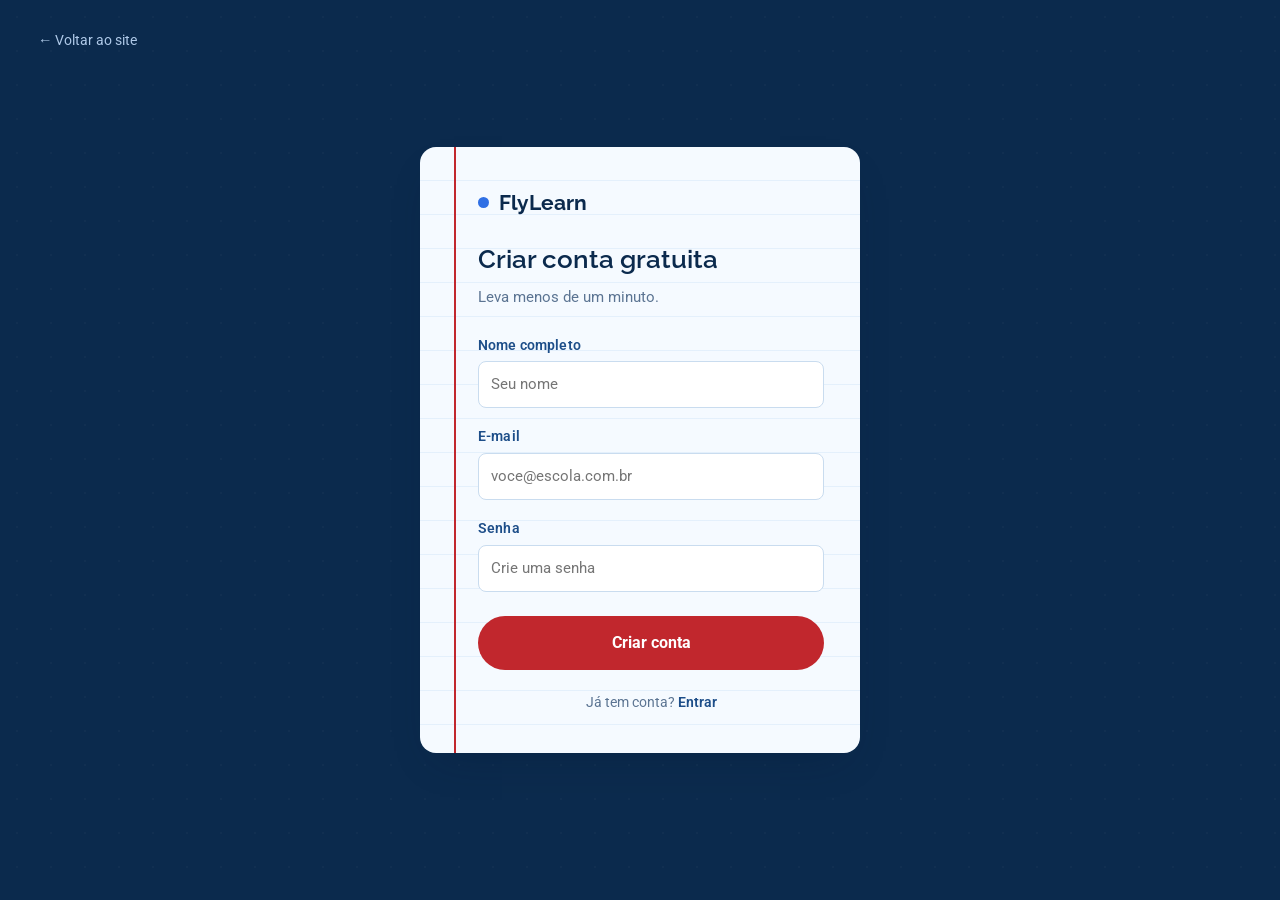
==== commit b4bedc36: "Add files via upload" ====
--- a/Frontend/cadastro.html
+++ b/Frontend/cadastro.html
@@ -1,15 +1,14 @@
 <!DOCTYPE html>
 <html lang="pt-BR">
-<head>
-<meta charset="UTF-8">
-<meta name="viewport" content="width=device-width, initial-scale=1.0">
-<title>Criar conta — FlyLearn</title>
-<link rel="preconnect" href="https://fonts.googleapis.com">
-<link rel="stylesheet" href="styles.css">
-<link href="https://fonts.googleapis.com/css2?family=Fraunces:opsz,wght@9..144,500..900&family=Caveat:wght@600;700&family=Work+Sans:wght@400;500;600;700&display=swap" rel="stylesheet">
-</head>
+  <head>
+  <meta charset="UTF-8">
+  <meta name="viewport" content="width=device-width, initial-scale=1.0">
+  <title>Criar conta — FlyLearn</title>
+  <link rel="preconnect" href="https://fonts.googleapis.com">
+  <link rel="stylesheet" href="styles.css">
+  <link href="https://fonts.googleapis.com/css2?family=Fraunces:opsz,wght@9..144,500..900&family=Caveat:wght@600;700&family=Work+Sans:wght@400;500;600;700&display=swap" rel="stylesheet">
+  </head>
 <body>
-
 <div class="auth-wrap">
   <div class="chalk-dust"></div>
   <a href="index.html" class="auth-back">← Voltar ao site</a>
@@ -21,14 +20,6 @@
       <div class="auth-fields">
         <div class="field"><label for="nome">Nome completo</label><input type="text" id="nome" required placeholder="Seu nome"></div>
         <div class="field"><label for="email2">E-mail</label><input type="email" id="email2" required placeholder="voce@escola.com.br"></div>
-        <div class="field"><label for="escola">Escola</label><input type="text" id="escola" placeholder="Nome da escola"></div>
-        <div class="field"><label for="segmento2">Segmento que leciona</label>
-          <select id="segmento2">
-            <option>Educação Infantil</option>
-            <option selected>Fundamental I</option>
-            <option>Fundamental II</option>
-          </select>
-        </div>
         <div class="field"><label for="senha2">Senha</label><input type="password" id="senha2" required placeholder="Crie uma senha"></div>
       </div>
       <div class="form-actions" style="margin-top:24px;">
@@ -39,7 +30,6 @@
   </div>
 </div>
 
-
 <script>
 document.getElementById('cadastro-form').addEventListener('submit', function(e){
   e.preventDefault();
--- a/Frontend/styles.css
+++ b/Frontend/styles.css
@@ -1,4 +1,4 @@
-@import url('https://fonts.googleapis.com/css2?family=Fraunces:opsz,wght@9..144,500..900&family=Caveat:wght@600;700&family=Work+Sans:wght@400;500;600;700&display=swap');
+@import url('https://fonts.googleapis.com/css2?family=Caveat:wght@600;700&family=Raleway:wght@500;600;700;800&family=Roboto:wght@400;500;600;700&display=swap');
 
 :root{
   --paper:#DCEAFB;
@@ -44,13 +44,29 @@
   margin:0;
   background:var(--paper-light);
   color:var(--ink);
-  font-family:'Work Sans',sans-serif;
+  font-family:'Roboto',sans-serif;
   line-height:1.5;
   -webkit-font-smoothing:antialiased;
 }
 
 a{
   color:inherit;
+  text-decoration:none;
+}
+
+a:hover,
+a:focus,
+a:active,
+a:visited{
+  text-decoration:none;
+}
+
+/* ---------- TIPOGRAFIA ---------- */
+
+strong,
+b{
+  font-family:'Raleway',sans-serif;
+  font-weight:700;
 }
 
 button,
@@ -60,6 +76,19 @@
   font:inherit;
 }
 
+button,
+.btn-primary,
+.btn-ghost,
+.btn-generate,
+.btn-small,
+.btn-danger-ghost,
+.btn-full,
+.nav-button,
+.nav-cta{
+  font-family:'Roboto',sans-serif;
+  text-decoration:none;
+}
+
 button{
   font-family:inherit;
 }
@@ -74,7 +103,7 @@
 }
 
 .display{
-  font-family:'Fraunces',serif;
+  font-family:'Raleway',sans-serif;
 }
 
 .hand{
@@ -82,7 +111,7 @@
 }
 
 .mono{
-  font-family:'Work Sans',sans-serif;
+  font-family:'Roboto',sans-serif;
 }
 
 @media (prefers-reduced-motion:reduce){
@@ -132,7 +161,7 @@
   justify-content:space-between;
   padding:16px 32px;
   background:var(--chalkboard);
-  color:var(--chalk);
+  color:white;
   border-bottom:3px solid var(--chalkboard-dark);
 }
 
@@ -140,7 +169,7 @@
   display:flex;
   align-items:center;
   gap:10px;
-  font-family:'Fraunces',serif;
+  font-family:'Raleway',sans-serif;
   font-weight:700;
   font-size:1.35rem;
   text-decoration:none;
@@ -215,7 +244,7 @@
   display:flex;
   align-items:center;
   gap:10px;
-  font-family:'Fraunces',serif;
+  font-family:'Raleway',sans-serif;
   font-weight:700;
   font-size:1.15rem;
 }
@@ -322,7 +351,7 @@
   line-height:1.08;
   margin:0 0 22px;
   font-weight:600;
-  font-family:'Fraunces',serif;
+  font-family:'Raleway',sans-serif;
 }
 
 .hero h1 .underline{
@@ -615,7 +644,7 @@
 }
 
 .section-head h2{
-  font-family:'Fraunces',serif;
+  font-family:'Raleway',sans-serif;
   font-size:clamp(1.8rem,3.4vw,2.5rem);
   margin:0 0 14px;
   font-weight:600;
@@ -642,7 +671,7 @@
 }
 
 .step-card .num{
-  font-family:'Fraunces',serif;
+  font-family:'Raleway',sans-serif;
   font-size:2.1rem;
   color:var(--red);
   font-weight:700;
@@ -652,7 +681,7 @@
 .step-card h3{
   font-size:1.08rem;
   margin:10px 0 8px;
-  font-family:'Fraunces',serif;
+  font-family:'Raleway',sans-serif;
   font-weight:600;
 }
 
@@ -724,7 +753,7 @@
 }
 
 .feature-card h3{
-  font-family:'Fraunces',serif;
+  font-family:'Raleway',sans-serif;
   font-size:1.05rem;
   margin:0 0 6px;
   font-weight:600;
@@ -763,7 +792,7 @@
 }
 
 .cta-band h2{
-  font-family:'Fraunces',serif;
+  font-family:'Raleway',sans-serif;
   font-size:clamp(1.6rem,3vw,2.2rem);
   margin:0 0 14px;
 }
@@ -855,7 +884,7 @@
 .field input[type="password"],
 .field input[type="number"],
 .field textarea{
-  font-family:'Work Sans',sans-serif;
+  font-family:'Roboto',sans-serif;
   border:1.5px solid #C9DCEF;
   background:#fff;
   border-radius:8px;
@@ -1001,7 +1030,7 @@
 
 .notebook h2,
 .notebook h1{
-  font-family:'Fraunces',serif;
+  font-family:'Raleway',sans-serif;
   font-weight:600;
   font-size:1.7rem;
   margin:0 0 6px;
@@ -1056,7 +1085,7 @@
   display:flex;
   align-items:center;
   gap:10px;
-  font-family:'Fraunces',serif;
+  font-family:'Raleway',sans-serif;
   font-weight:700;
   font-size:1.3rem;
   margin-bottom:22px;
@@ -1073,7 +1102,7 @@
 }
 
 .auth-card h1{
-  font-family:'Fraunces',serif;
+  font-family:'Raleway',sans-serif;
   font-size:1.6rem;
   margin:0 0 8px;
   font-weight:600;
@@ -1131,6 +1160,7 @@
 }
 
 .forgot-password{
+  font-family:'Roboto',sans-serif;
   font-size:.86rem;
   color:var(--ink-blue);
   font-weight:600;
@@ -1138,7 +1168,7 @@
 }
 
 .forgot-password:hover{
-  text-decoration:underline;
+  text-decoration:none;
 }
 
 .recovery-card{
@@ -1259,7 +1289,7 @@
 }
 
 .topbar h1{
-  font-family:'Fraunces',serif;
+  font-family:'Raleway',sans-serif;
   font-size:1.5rem;
   margin:0;
   font-weight:600;
@@ -1281,7 +1311,7 @@
   align-items:center;
   justify-content:center;
   font-weight:700;
-  font-family:'Fraunces',serif;
+  font-family:'Raleway',sans-serif;
   flex-shrink:0;
 }
 
@@ -1309,7 +1339,7 @@
 }
 
 .stat-card .stat-num{
-  font-family:'Fraunces',serif;
+  font-family:'Raleway',sans-serif;
   font-size:2rem;
   font-weight:700;
   color:var(--ink-blue);
@@ -1330,7 +1360,7 @@
 }
 
 .panel h2{
-  font-family:'Fraunces',serif;
+  font-family:'Raleway',sans-serif;
   font-size:1.2rem;
   margin:0 0 4px;
   font-weight:600;
@@ -1369,7 +1399,7 @@
 }
 
 .quick-action h3{
-  font-family:'Fraunces',serif;
+  font-family:'Raleway',sans-serif;
   font-size:1rem;
   margin:8px 0 4px;
   font-weight:600;
@@ -1484,7 +1514,7 @@
 }
 
 .turma-card h3{
-  font-family:'Fraunces',serif;
+  font-family:'Raleway',sans-serif;
   font-size:1.05rem;
   margin:0 0 4px;
   font-weight:600;
@@ -1596,7 +1626,7 @@
 }
 
 .modal-form-card h2{
-  font-family:'Fraunces',serif;
+  font-family:'Raleway',sans-serif;
   font-size:1.25rem;
   margin:0 0 18px;
   font-weight:600;
@@ -1645,7 +1675,7 @@
 }
 
 .lib-card h3{
-  font-family:'Fraunces',serif;
+  font-family:'Raleway',sans-serif;
   font-size:1.02rem;
   margin:0;
   font-weight:600;
@@ -1725,7 +1755,7 @@
 }
 
 .ws-header .ws-title{
-  font-family:'Fraunces',serif;
+  font-family:'Raleway',sans-serif;
   font-size:1.5rem;
   font-weight:700;
   margin:0 0 14px;
@@ -1769,7 +1799,7 @@
 }
 
 .question .q-num{
-  font-family:'Fraunces',serif;
+  font-family:'Raleway',sans-serif;
   font-weight:700;
   color:var(--red);
   font-size:1.05rem;
@@ -1859,7 +1889,7 @@
 }
 
 .grade-card .grade-num{
-  font-family:'Fraunces',serif;
+  font-family:'Raleway',sans-serif;
   font-size:3.2rem;
   font-weight:800;
   color:var(--pencil);
@@ -1912,7 +1942,7 @@
 }
 
 .correction-item .ci-num{
-  font-family:'Fraunces',serif;
+  font-family:'Raleway',sans-serif;
   font-weight:700;
   color:var(--ink-blue);
 }
@@ -1966,7 +1996,7 @@
 }
 
 .q-block .q-block-num{
-  font-family:'Fraunces',serif;
+  font-family:'Raleway',sans-serif;
   font-weight:700;
   color:var(--red);
   font-size:1.02rem;
@@ -2129,7 +2159,7 @@
 }
 
 .sheet-head .title{
-  font-family:'Fraunces',serif;
+  font-family:'Raleway',sans-serif;
   font-weight:600;
   font-size:1.05rem;
   margin-top:4px;
@@ -2203,7 +2233,7 @@
   place-items:center;
   text-align:center;
   transform:rotate(-14deg);
-  font-family:'Fraunces',serif;
+  font-family:'Raleway',sans-serif;
   font-weight:700;
   line-height:1.1;
   background:rgba(245,250,255,.9);
@@ -2393,4 +2423,94 @@
   .stat-grid{
     grid-template-columns:1fr;
   }
-}+}
+/* =========================================================
+   ACRÉSCIMOS MÍNIMOS (FORMULÁRIOS)
+   ========================================================= */
+
+.two-col{display:grid;grid-template-columns:1fr 1.4fr;gap:24px;align-items:start}
+.two-col .panel{margin-bottom:0}
+.form-grid{display:grid;grid-template-columns:1fr 1fr;gap:16px}
+.form-grid .full{grid-column:1 / -1}
+.field{display:flex;flex-direction:column;gap:6px}
+.field label{font-size:.86rem;font-weight:600}
+.field .hint{font-size:.78rem;color:var(--ink-light)}
+.field input,.field select{font:inherit;font-size:.94rem;padding:10px 12px;border:1px solid var(--border);border-radius:var(--radius);background:#fff;color:inherit}
+.field input:focus,.field select:focus{outline:2px solid var(--pencil);outline-offset:1px}
+.field input[type="radio"],.field input[type="checkbox"]{padding:0;border:none;width:auto;display:inline-block}
+.form-actions{display:flex;gap:12px;justify-content:flex-end;margin-top:18px}
+.table-wrap{overflow-x:auto}
+.aluno-table .code{font-size:.8rem;color:var(--ink-light);letter-spacing:.04em}
+.aluno-table .actions{text-align:right;white-space:nowrap}
+.panel-head{display:flex;justify-content:space-between;align-items:flex-start;gap:12px;flex-wrap:wrap;margin-bottom:6px}
+.mini-list{display:flex;flex-direction:column}
+.mini-item{display:flex;justify-content:space-between;align-items:center;gap:12px;padding:12px 0;border-bottom:1px solid var(--border)}
+.mini-item:last-child{border-bottom:none}
+.mini-item h4{font-size:.94rem;font-weight:600;margin:0 0 2px}
+.mini-item .meta{font-size:.8rem;color:var(--ink-light)}
+.mini-item .count{font-size:.8rem;font-weight:700;color:var(--ink-blue);white-space:nowrap}
+@media (max-width:1000px){.two-col{grid-template-columns:1fr}}
+@media (max-width:560px){.form-grid{grid-template-columns:1fr}}
+
+.stat-card .stat-hint{font-size:.78rem;color:var(--ink-light);margin-top:6px}
+.stat-card.alert{border-color:var(--red)}
+.stat-card.alert .stat-num{color:var(--red)}
+.two-col{display:grid;grid-template-columns:1.4fr 1fr;gap:24px;align-items:start}
+.two-col .panel{margin-bottom:0}
+.panel-head{display:flex;justify-content:space-between;align-items:flex-start;gap:12px;flex-wrap:wrap;margin-bottom:6px}
+.panel-head p.sub{margin-bottom:12px}
+.table-wrap{overflow-x:auto}
+.aluno-table .num{text-align:right;font-variant-numeric:tabular-nums;font-weight:600}
+.aluno-table .code{font-family:'Roboto',sans-serif;font-size:.8rem;color:var(--ink-light);letter-spacing:.04em}
+.aluno-table .nota-baixa{color:var(--red)}
+.aluno-table .nota-ok{color:#2E6B47}
+.aluno-table .muted{color:var(--ink-light)}
+.tag.tag-blue{background:#EAF2FE;color:var(--pencil)}
+.mini-list{display:flex;flex-direction:column}
+.mini-item{display:flex;justify-content:space-between;align-items:center;gap:12px;padding:12px 0;border-bottom:1px solid var(--border)}
+.mini-item:last-child{border-bottom:none}
+.mini-item h4{font-size:.94rem;font-weight:600;margin:0 0 2px}
+.mini-item .meta{font-size:.8rem;color:var(--ink-light)}
+.mini-item .count{font-size:.8rem;font-weight:700;color:var(--ink-blue);white-space:nowrap}
+.panel-link{font-family:'Roboto',sans-serif;font-size:.86rem;font-weight:600;color:var(--ink-blue);text-decoration:none;white-space:nowrap}
+.panel-link:hover{text-decoration:none}
+.pending-banner{display:flex;justify-content:space-between;align-items:center;gap:16px;flex-wrap:wrap;background:#FBEAE6;border:1px solid var(--red);border-radius:var(--radius);padding:16px 20px;margin-bottom:24px}
+.pending-banner p{color:#7A2A1B;font-size:.94rem}
+@media (max-width:1000px){.two-col{grid-template-columns:1fr}}
+
+/* =========================================================
+   AJUSTES FINAIS DE TIPOGRAFIA
+   ========================================================= */
+
+button strong,
+button b,
+.btn-primary strong,
+.btn-primary b,
+.btn-ghost strong,
+.btn-ghost b,
+.btn-generate strong,
+.btn-generate b,
+.btn-small strong,
+.btn-small b,
+.btn-danger-ghost strong,
+.btn-danger-ghost b,
+.nav-button strong,
+.nav-button b,
+.nav-cta strong,
+.nav-cta b{
+  font-family:'Roboto',sans-serif;
+}
+
+a,
+a:hover,
+a:focus,
+a:active,
+a:visited,
+button,
+button:hover,
+button:focus,
+button:active{
+  text-decoration:none;
+}
+.chips{display:flex;gap:6px;flex-wrap:wrap}.empty{text-align:center;padding:36px 20px}.empty .big{font-size:2.4rem}.empty p{color:var(--ink-light);max-width:460px;margin:8px auto 18px}.empty .row{display:flex;gap:12px;justify-content:center;flex-wrap:wrap}.filters-row{display:grid;grid-template-columns:1fr 1fr;gap:16px;margin:12px 0 16px}
+.tabs{display:flex;gap:8px;flex-wrap:wrap;margin:12px 0 4px}.ans{display:grid;grid-template-columns:repeat(auto-fill,minmax(110px,1fr));gap:12px;margin:14px 0}.nota{font-weight:700;font-variant-numeric:tabular-nums}.nota.ok{color:#2E6B47}.nota.low{color:var(--red)}
